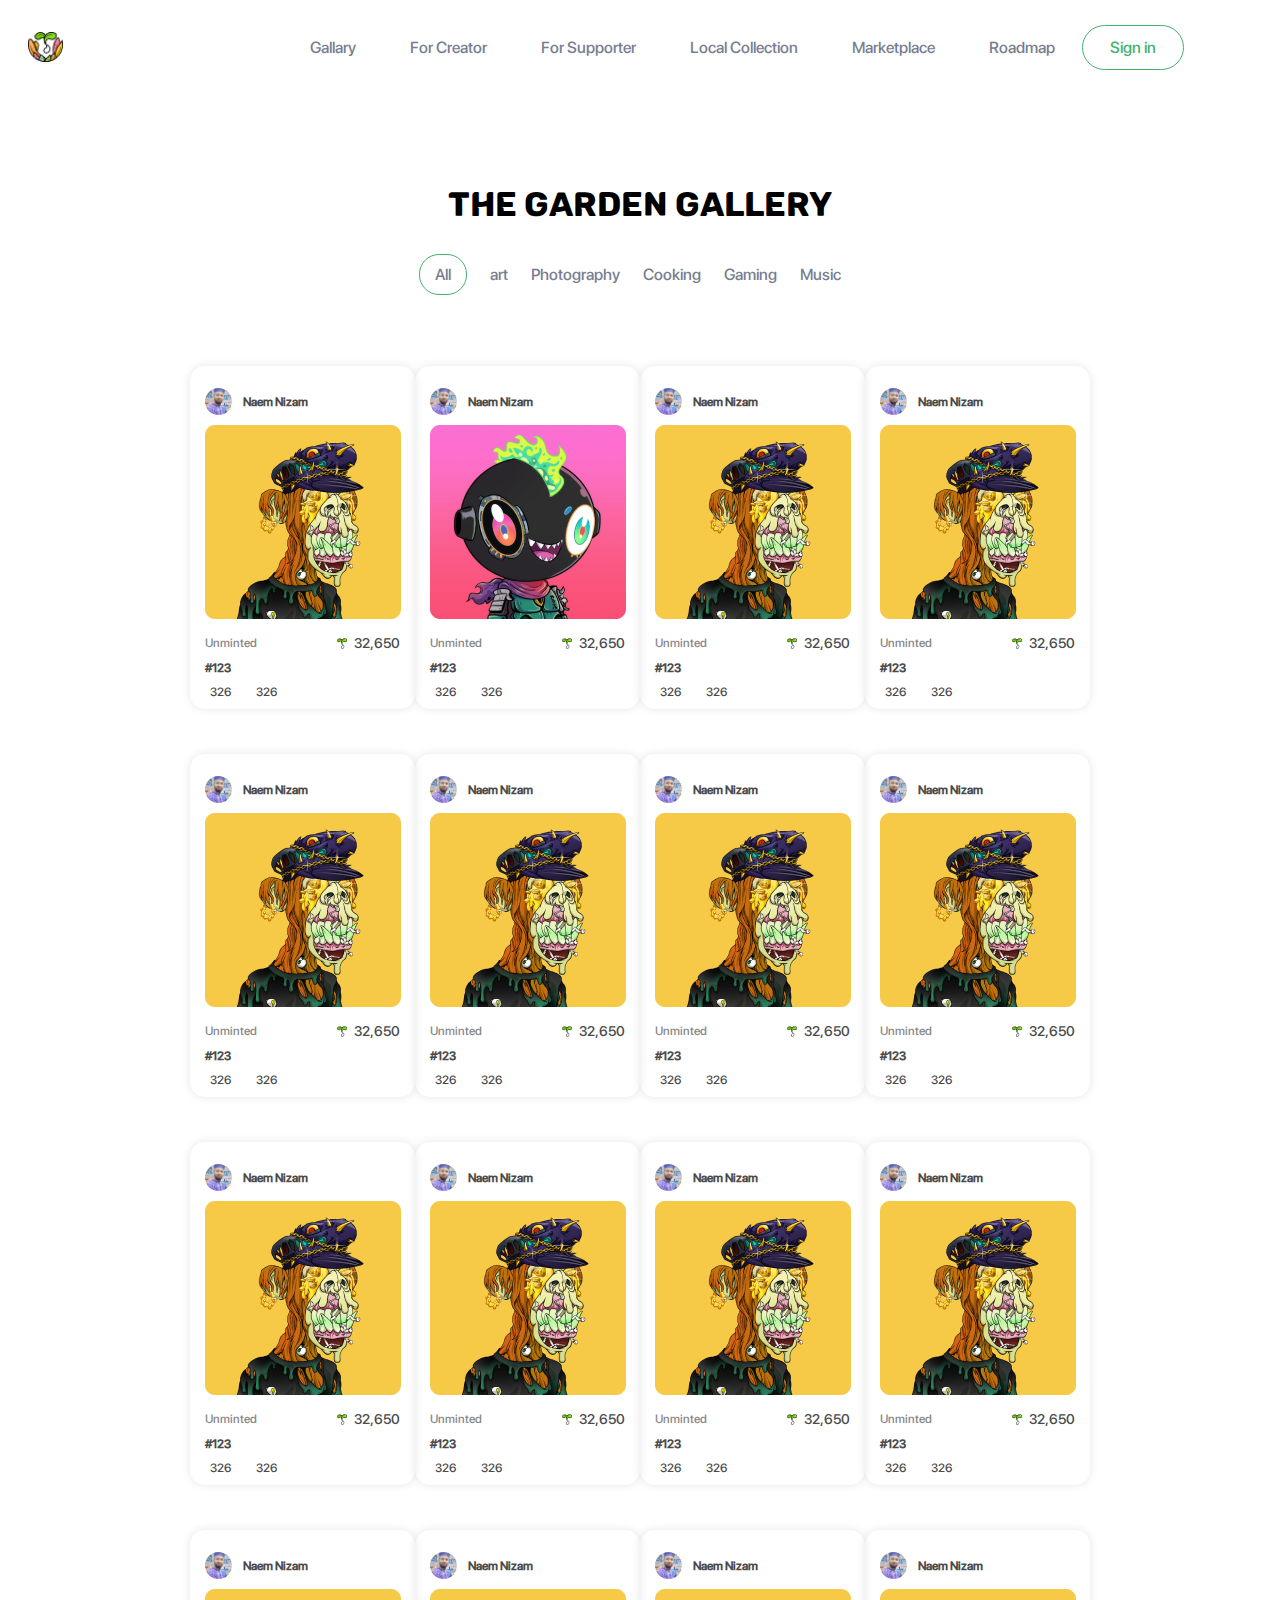
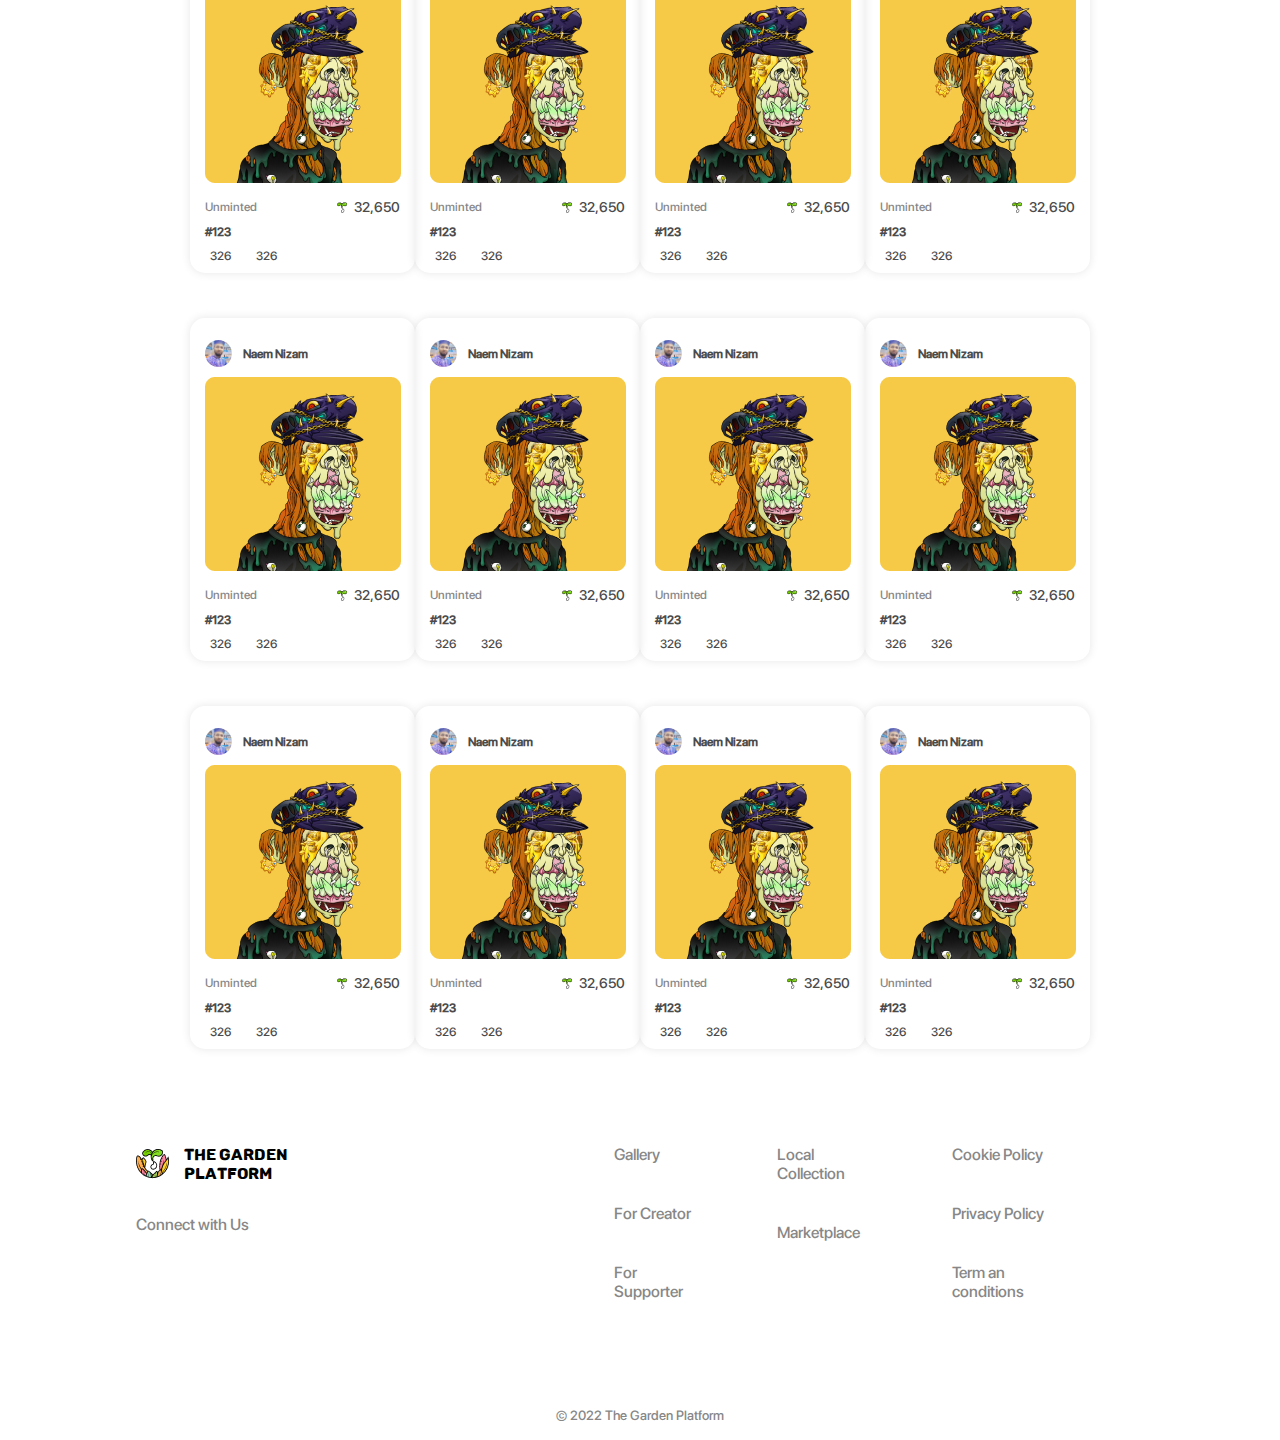
==== Pages/Gallery.html @ 0f60ab7d "garden" ====
<!DOCTYPE html>
<html lang="en">

<head>
    <meta charset="UTF-8">
    <meta http-equiv="X-UA-Compatible" content="IE=edge">
    <meta name="viewport" content="width=device-width, initial-scale=1.0">
    <title>Ids.project</title>
    <!-- Fontawsome -->
    <script src="https://kit.fontawesome.com/56fc42ddae.js" crossorigin="anonymous"></script>
    <!-- css link -->
    <link rel="stylesheet" href="../css/style.css">
</head>

<body>
    <header>
        <div>
            <nav>
                <img src="../images/LogoTitle.png" alt="">
                <li><a href="">Gallary</a></li>
                <li><a href="">For Creator</a></li>
                <li><a href="">For Supporter</a></li>
                <li><a href="">Local Collection</a></li>
                <li><a href="">Marketplace</a></li>
                <li><a href="">Roadmap</a></li>
                <li><a href="">Sign in</a></li>
            </nav>
        </div>
        <div class="logo-hamBurger-container">
            <div class="logo-container">
                <a href="#"><img src="images/LogoTitle.png" alt="logo"></a>
            </div>
            <div class="hamBurger-container">
                <img src="images/hamBurger.png" alt="">
            </div>
        </div>
    </header>

    <!-- header end -->

    <main>
        <!-- gallery text start -->

        <section class="gallery-text">
            <div>
                <h1>THE GARDEN GALLERY</h1>
                <nav class="nav-galery">
                    <li><a href="#"><span>All</span></a></li>
                    <li><a href="#">art</a></li>
                    <li><a href="#">Photography</a></li>
                    <li><a href="#">Cooking</a></li>
                    <li><a href="#">Gaming</a></li>
                    <li><a href="#">Music</a></li>
                </nav>
            </div>
            <div></div>
        </section>
        <!-- gallery text end -->

        <!-- ==gallery start-====== -->
        <section class="gallery">
            <div class="gallery-main">
                <div class="gallery-one">
                    <div class="gallery-main-container">
                        <div class="gallery-profile">
                            <div class="Nizam">
                                <img src="../images/Nizam.jpg">
                                <h5>Naem Nizam</h5>
                            </div>
                            <i class="fa-solid fa-ellipsis"></i>
                        </div>
                        <img src="../images/unnamed -1.png">
                        <div class="gallery-unminted">
                            <p>Unminted</p>
                            <div>
                                <img src="../images/flower.png" alt="">
                                <p><span> 32,650</span></p>
                            </div>
                        </div>
                        <h5>#123</h5>
                        <div class="gallery-comment">
                            <div>
                                <i class="fa-solid fa-heart"></i>
                                <p>326</p>
                            </div>
                            <div>
                                <i class="fa-solid fa-comment"></i>
                                <p>326</p>
                            </div>
                        </div>
                    </div>
                </div>
                <div class="gallery-one">
                    <div class="gallery-main-container">
                        <div class="gallery-profile">
                            <div class="Nizam">
                                <img src="../images/Nizam.jpg">
                                <h5>Naem Nizam</h5>
                            </div>
                            <i class="fa-solid fa-ellipsis"></i>
                        </div>
                        <img src="../images/unnamed 2.png">
                        <div class="gallery-unminted">
                            <p>Unminted</p>
                            <div>
                                <img src="../images/flower.png" alt="">
                                <p><span> 32,650</span></p>
                            </div>
                        </div>
                        <h5>#123</h5>
                        <div class="gallery-comment">
                            <div>
                                <i class="fa-solid fa-heart"></i>
                                <p>326</p>
                            </div>
                            <div>
                                <i class="fa-solid fa-comment"></i>
                                <p>326</p>
                            </div>
                        </div>
                    </div>
                </div>
                <div class="gallery-one">
                    <div class="gallery-main-container">
                        <div class="gallery-profile">
                            <div class="Nizam">
                                <img src="../images/Nizam.jpg">
                                <h5>Naem Nizam</h5>
                            </div>
                            <i class="fa-solid fa-ellipsis"></i>
                        </div>
                        <img src="../images/unnamed -1.png">
                        <div class="gallery-unminted">
                            <p>Unminted</p>
                            <div>
                                <img src="../images/flower.png" alt="">
                                <p><span> 32,650</span></p>
                            </div>
                        </div>
                        <h5>#123</h5>
                        <div class="gallery-comment">
                            <div>
                                <i class="fa-solid fa-heart"></i>
                                <p>326</p>
                            </div>
                            <div>
                                <i class="fa-solid fa-comment"></i>
                                <p>326</p>
                            </div>
                        </div>
                    </div>
                </div>
                <div class="gallery-one">
                    <div class="gallery-main-container">
                        <div class="gallery-profile">
                            <div class="Nizam">
                                <img src="../images/Nizam.jpg">
                                <h5>Naem Nizam</h5>
                            </div>
                            <i class="fa-solid fa-ellipsis"></i>
                        </div>
                        <img src="../images/unnamed -1.png">
                        <div class="gallery-unminted">
                            <p>Unminted</p>
                            <div>
                                <img src="../images/flower.png" alt="">
                                <p><span> 32,650</span></p>
                            </div>
                        </div>
                        <h5>#123</h5>
                        <div class="gallery-comment">
                            <div>
                                <i class="fa-solid fa-heart"></i>
                                <p>326</p>
                            </div>
                            <div>
                                <i class="fa-solid fa-comment"></i>
                                <p>326</p>
                            </div>
                        </div>
                    </div>
                </div>
            </div>
            <div>
                <div class="gallery-main">
                    <div class="gallery-one">
                        <div class="gallery-main-container">
                            <div class="gallery-profile">
                                <div class="Nizam">
                                    <img src="../images/Nizam.jpg">
                                    <h5>Naem Nizam</h5>
                                </div>
                                <i class="fa-solid fa-ellipsis"></i>
                            </div>
                            <img src="../images/unnamed -1.png">
                            <div class="gallery-unminted">
                                <p>Unminted</p>
                                <div>
                                    <img src="../images/flower.png" alt="">
                                    <p><span> 32,650</span></p>
                                </div>
                            </div>
                            <h5>#123</h5>
                            <div class="gallery-comment">
                                <div>
                                    <i class="fa-solid fa-heart"></i>
                                    <p>326</p>
                                </div>
                                <div>
                                    <i class="fa-solid fa-comment"></i>
                                    <p>326</p>
                                </div>
                            </div>
                        </div>
                    </div>
                    <div class="gallery-one">
                        <div class="gallery-main-container">
                            <div class="gallery-profile">
                                <div class="Nizam">
                                    <img src="../images/Nizam.jpg">
                                    <h5>Naem Nizam</h5>
                                </div>
                                <i class="fa-solid fa-ellipsis"></i>
                            </div>
                            <img src="../images/unnamed -1.png">
                            <div class="gallery-unminted">
                                <p>Unminted</p>
                                <div>
                                    <img src="../images/flower.png" alt="">
                                    <p><span> 32,650</span></p>
                                </div>
                            </div>
                            <h5>#123</h5>
                            <div class="gallery-comment">
                                <div>
                                    <i class="fa-solid fa-heart"></i>
                                    <p>326</p>
                                </div>
                                <div>
                                    <i class="fa-solid fa-comment"></i>
                                    <p>326</p>
                                </div>
                            </div>
                        </div>
                    </div>
                    <div class="gallery-one">
                        <div class="gallery-main-container">
                            <div class="gallery-profile">
                                <div class="Nizam">
                                    <img src="../images/Nizam.jpg">
                                    <h5>Naem Nizam</h5>
                                </div>
                                <i class="fa-solid fa-ellipsis"></i>
                            </div>
                            <img src="../images/unnamed -1.png">
                            <div class="gallery-unminted">
                                <p>Unminted</p>
                                <div>
                                    <img src="../images/flower.png" alt="">
                                    <p><span> 32,650</span></p>
                                </div>
                            </div>
                            <h5>#123</h5>
                            <div class="gallery-comment">
                                <div>
                                    <i class="fa-solid fa-heart"></i>
                                    <p>326</p>
                                </div>
                                <div>
                                    <i class="fa-solid fa-comment"></i>
                                    <p>326</p>
                                </div>
                            </div>
                        </div>
                    </div>
                    <div class="gallery-one">
                        <div class="gallery-main-container">
                            <div class="gallery-profile">
                                <div class="Nizam">
                                    <img src="../images/Nizam.jpg">
                                    <h5>Naem Nizam</h5>
                                </div>
                                <i class="fa-solid fa-ellipsis"></i>
                            </div>
                            <img src="../images/unnamed -1.png">
                            <div class="gallery-unminted">
                                <p>Unminted</p>
                                <div>
                                    <img src="../images/flower.png" alt="">
                                    <p><span> 32,650</span></p>
                                </div>
                            </div>
                            <h5>#123</h5>
                            <div class="gallery-comment">
                                <div>
                                    <i class="fa-solid fa-heart"></i>
                                    <p>326</p>
                                </div>
                                <div>
                                    <i class="fa-solid fa-comment"></i>
                                    <p>326</p>
                                </div>
                            </div>
                        </div>
                    </div>
                </div>
            </div>
            <div>
                <div class="gallery-main">
                    <div class="gallery-one">
                        <div class="gallery-main-container">
                            <div class="gallery-profile">
                                <div class="Nizam">
                                    <img src="../images/Nizam.jpg">
                                    <h5>Naem Nizam</h5>
                                </div>
                                <i class="fa-solid fa-ellipsis"></i>
                            </div>
                            <img src="../images/unnamed -1.png">
                            <div class="gallery-unminted">
                                <p>Unminted</p>
                                <div>
                                    <img src="../images/flower.png" alt="">
                                    <p><span> 32,650</span></p>
                                </div>
                            </div>
                            <h5>#123</h5>
                            <div class="gallery-comment">
                                <div>
                                    <i class="fa-solid fa-heart"></i>
                                    <p>326</p>
                                </div>
                                <div>
                                    <i class="fa-solid fa-comment"></i>
                                    <p>326</p>
                                </div>
                            </div>
                        </div>
                    </div>
                    <div class="gallery-one">
                        <div class="gallery-main-container">
                            <div class="gallery-profile">
                                <div class="Nizam">
                                    <img src="../images/Nizam.jpg">
                                    <h5>Naem Nizam</h5>
                                </div>
                                <i class="fa-solid fa-ellipsis"></i>
                            </div>
                            <img src="../images/unnamed -1.png">
                            <div class="gallery-unminted">
                                <p>Unminted</p>
                                <div>
                                    <img src="../images/flower.png" alt="">
                                    <p><span> 32,650</span></p>
                                </div>
                            </div>
                            <h5>#123</h5>
                            <div class="gallery-comment">
                                <div>
                                    <i class="fa-solid fa-heart"></i>
                                    <p>326</p>
                                </div>
                                <div>
                                    <i class="fa-solid fa-comment"></i>
                                    <p>326</p>
                                </div>
                            </div>
                        </div>
                    </div>
                    <div class="gallery-one">
                        <div class="gallery-main-container">
                            <div class="gallery-profile">
                                <div class="Nizam">
                                    <img src="../images/Nizam.jpg">
                                    <h5>Naem Nizam</h5>
                                </div>
                                <i class="fa-solid fa-ellipsis"></i>
                            </div>
                            <img src="../images/unnamed -1.png">
                            <div class="gallery-unminted">
                                <p>Unminted</p>
                                <div>
                                    <img src="../images/flower.png" alt="">
                                    <p><span> 32,650</span></p>
                                </div>
                            </div>
                            <h5>#123</h5>
                            <div class="gallery-comment">
                                <div>
                                    <i class="fa-solid fa-heart"></i>
                                    <p>326</p>
                                </div>
                                <div>
                                    <i class="fa-solid fa-comment"></i>
                                    <p>326</p>
                                </div>
                            </div>
                        </div>
                    </div>
                    <div class="gallery-one">
                        <div class="gallery-main-container">
                            <div class="gallery-profile">
                                <div class="Nizam">
                                    <img src="../images/Nizam.jpg">
                                    <h5>Naem Nizam</h5>
                                </div>
                                <i class="fa-solid fa-ellipsis"></i>
                            </div>
                            <img src="../images/unnamed -1.png">
                            <div class="gallery-unminted">
                                <p>Unminted</p>
                                <div>
                                    <img src="../images/flower.png" alt="">
                                    <p><span> 32,650</span></p>
                                </div>
                            </div>
                            <h5>#123</h5>
                            <div class="gallery-comment">
                                <div>
                                    <i class="fa-solid fa-heart"></i>
                                    <p>326</p>
                                </div>
                                <div>
                                    <i class="fa-solid fa-comment"></i>
                                    <p>326</p>
                                </div>
                            </div>
                        </div>
                    </div>
                </div>
            </div>
            <div>
                <div class="gallery-main">
                    <div class="gallery-one">
                        <div class="gallery-main-container">
                            <div class="gallery-profile">
                                <div class="Nizam">
                                    <img src="../images/Nizam.jpg">
                                    <h5>Naem Nizam</h5>
                                </div>
                                <i class="fa-solid fa-ellipsis"></i>
                            </div>
                            <img src="../images/unnamed -1.png">
                            <div class="gallery-unminted">
                                <p>Unminted</p>
                                <div>
                                    <img src="../images/flower.png" alt="">
                                    <p><span> 32,650</span></p>
                                </div>
                            </div>
                            <h5>#123</h5>
                            <div class="gallery-comment">
                                <div>
                                    <i class="fa-solid fa-heart"></i>
                                    <p>326</p>
                                </div>
                                <div>
                                    <i class="fa-solid fa-comment"></i>
                                    <p>326</p>
                                </div>
                            </div>
                        </div>
                    </div>
                    <div class="gallery-one">
                        <div class="gallery-main-container">
                            <div class="gallery-profile">
                                <div class="Nizam">
                                    <img src="../images/Nizam.jpg">
                                    <h5>Naem Nizam</h5>
                                </div>
                                <i class="fa-solid fa-ellipsis"></i>
                            </div>
                            <img src="../images/unnamed -1.png">
                            <div class="gallery-unminted">
                                <p>Unminted</p>
                                <div>
                                    <img src="../images/flower.png" alt="">
                                    <p><span> 32,650</span></p>
                                </div>
                            </div>
                            <h5>#123</h5>
                            <div class="gallery-comment">
                                <div>
                                    <i class="fa-solid fa-heart"></i>
                                    <p>326</p>
                                </div>
                                <div>
                                    <i class="fa-solid fa-comment"></i>
                                    <p>326</p>
                                </div>
                            </div>
                        </div>
                    </div>
                    <div class="gallery-one">
                        <div class="gallery-main-container">
                            <div class="gallery-profile">
                                <div class="Nizam">
                                    <img src="../images/Nizam.jpg">
                                    <h5>Naem Nizam</h5>
                                </div>
                                <i class="fa-solid fa-ellipsis"></i>
                            </div>
                            <img src="../images/unnamed -1.png">
                            <div class="gallery-unminted">
                                <p>Unminted</p>
                                <div>
                                    <img src="../images/flower.png" alt="">
                                    <p><span> 32,650</span></p>
                                </div>
                            </div>
                            <h5>#123</h5>
                            <div class="gallery-comment">
                                <div>
                                    <i class="fa-solid fa-heart"></i>
                                    <p>326</p>
                                </div>
                                <div>
                                    <i class="fa-solid fa-comment"></i>
                                    <p>326</p>
                                </div>
                            </div>
                        </div>
                    </div>
                    <div class="gallery-one">
                        <div class="gallery-main-container">
                            <div class="gallery-profile">
                                <div class="Nizam">
                                    <img src="../images/Nizam.jpg">
                                    <h5>Naem Nizam</h5>
                                </div>
                                <i class="fa-solid fa-ellipsis"></i>
                            </div>
                            <img src="../images/unnamed -1.png">
                            <div class="gallery-unminted">
                                <p>Unminted</p>
                                <div>
                                    <img src="../images/flower.png" alt="">
                                    <p><span> 32,650</span></p>
                                </div>
                            </div>
                            <h5>#123</h5>
                            <div class="gallery-comment">
                                <div>
                                    <i class="fa-solid fa-heart"></i>
                                    <p>326</p>
                                </div>
                                <div>
                                    <i class="fa-solid fa-comment"></i>
                                    <p>326</p>
                                </div>
                            </div>
                        </div>
                    </div>
                </div>
                <div>
                    <div class="gallery-main">
                        <div class="gallery-one">
                            <div class="gallery-main-container">
                                <div class="gallery-profile">
                                    <div class="Nizam">
                                        <img src="../images/Nizam.jpg">
                                        <h5>Naem Nizam</h5>
                                    </div>
                                    <i class="fa-solid fa-ellipsis"></i>
                                </div>
                                <img src="../images/unnamed -1.png">
                                <div class="gallery-unminted">
                                    <p>Unminted</p>
                                    <div>
                                        <img src="../images/flower.png" alt="">
                                        <p><span> 32,650</span></p>
                                    </div>
                                </div>
                                <h5>#123</h5>
                                <div class="gallery-comment">
                                    <div>
                                        <i class="fa-solid fa-heart"></i>
                                        <p>326</p>
                                    </div>
                                    <div>
                                        <i class="fa-solid fa-comment"></i>
                                        <p>326</p>
                                    </div>
                                </div>
                            </div>
                        </div>
                        <div class="gallery-one">
                            <div class="gallery-main-container">
                                <div class="gallery-profile">
                                    <div class="Nizam">
                                        <img src="../images/Nizam.jpg">
                                        <h5>Naem Nizam</h5>
                                    </div>
                                    <i class="fa-solid fa-ellipsis"></i>
                                </div>
                                <img src="../images/unnamed -1.png">
                                <div class="gallery-unminted">
                                    <p>Unminted</p>
                                    <div>
                                        <img src="../images/flower.png" alt="">
                                        <p><span> 32,650</span></p>
                                    </div>
                                </div>
                                <h5>#123</h5>
                                <div class="gallery-comment">
                                    <div>
                                        <i class="fa-solid fa-heart"></i>
                                        <p>326</p>
                                    </div>
                                    <div>
                                        <i class="fa-solid fa-comment"></i>
                                        <p>326</p>
                                    </div>
                                </div>
                            </div>
                        </div>
                        <div class="gallery-one">
                            <div class="gallery-main-container">
                                <div class="gallery-profile">
                                    <div class="Nizam">
                                        <img src="../images/Nizam.jpg">
                                        <h5>Naem Nizam</h5>
                                    </div>
                                    <i class="fa-solid fa-ellipsis"></i>
                                </div>
                                <img src="../images/unnamed -1.png">
                                <div class="gallery-unminted">
                                    <p>Unminted</p>
                                    <div>
                                        <img src="../images/flower.png" alt="">
                                        <p><span> 32,650</span></p>
                                    </div>
                                </div>
                                <h5>#123</h5>
                                <div class="gallery-comment">
                                    <div>
                                        <i class="fa-solid fa-heart"></i>
                                        <p>326</p>
                                    </div>
                                    <div>
                                        <i class="fa-solid fa-comment"></i>
                                        <p>326</p>
                                    </div>
                                </div>
                            </div>
                        </div>
                        <div class="gallery-one">
                            <div class="gallery-main-container">
                                <div class="gallery-profile">
                                    <div class="Nizam">
                                        <img src="../images/Nizam.jpg">
                                        <h5>Naem Nizam</h5>
                                    </div>
                                    <i class="fa-solid fa-ellipsis"></i>
                                </div>
                                <img src="../images/unnamed -1.png">
                                <div class="gallery-unminted">
                                    <p>Unminted</p>
                                    <div>
                                        <img src="../images/flower.png" alt="">
                                        <p><span> 32,650</span></p>
                                    </div>
                                </div>
                                <h5>#123</h5>
                                <div class="gallery-comment">
                                    <div>
                                        <i class="fa-solid fa-heart"></i>
                                        <p>326</p>
                                    </div>
                                    <div>
                                        <i class="fa-solid fa-comment"></i>
                                        <p>326</p>
                                    </div>
                                </div>
                            </div>
                        </div>
                    </div>
                    <div>
                        <div class="gallery-main">
                            <div class="gallery-one">
                                <div class="gallery-main-container">
                                    <div class="gallery-profile">
                                        <div class="Nizam">
                                            <img src="../images/Nizam.jpg">
                                            <h5>Naem Nizam</h5>
                                        </div>
                                        <i class="fa-solid fa-ellipsis"></i>
                                    </div>
                                    <img src="../images/unnamed -1.png">
                                    <div class="gallery-unminted">
                                        <p>Unminted</p>
                                        <div>
                                            <img src="../images/flower.png" alt="">
                                            <p><span> 32,650</span></p>
                                        </div>
                                    </div>
                                    <h5>#123</h5>
                                    <div class="gallery-comment">
                                        <div>
                                            <i class="fa-solid fa-heart"></i>
                                            <p>326</p>
                                        </div>
                                        <div>
                                            <i class="fa-solid fa-comment"></i>
                                            <p>326</p>
                                        </div>
                                    </div>
                                </div>
                            </div>
                            <div class="gallery-one">
                                <div class="gallery-main-container">
                                    <div class="gallery-profile">
                                        <div class="Nizam">
                                            <img src="../images/Nizam.jpg">
                                            <h5>Naem Nizam</h5>
                                        </div>
                                        <i class="fa-solid fa-ellipsis"></i>
                                    </div>
                                    <img src="../images/unnamed -1.png">
                                    <div class="gallery-unminted">
                                        <p>Unminted</p>
                                        <div>
                                            <img src="../images/flower.png" alt="">
                                            <p><span> 32,650</span></p>
                                        </div>
                                    </div>
                                    <h5>#123</h5>
                                    <div class="gallery-comment">
                                        <div>
                                            <i class="fa-solid fa-heart"></i>
                                            <p>326</p>
                                        </div>
                                        <div>
                                            <i class="fa-solid fa-comment"></i>
                                            <p>326</p>
                                        </div>
                                    </div>
                                </div>
                            </div>
                            <div class="gallery-one">
                                <div class="gallery-main-container">
                                    <div class="gallery-profile">
                                        <div class="Nizam">
                                            <img src="../images/Nizam.jpg">
                                            <h5>Naem Nizam</h5>
                                        </div>
                                        <i class="fa-solid fa-ellipsis"></i>
                                    </div>
                                    <img src="../images/unnamed -1.png">
                                    <div class="gallery-unminted">
                                        <p>Unminted</p>
                                        <div>
                                            <img src="../images/flower.png" alt="">
                                            <p><span> 32,650</span></p>
                                        </div>
                                    </div>
                                    <h5>#123</h5>
                                    <div class="gallery-comment">
                                        <div>
                                            <i class="fa-solid fa-heart"></i>
                                            <p>326</p>
                                        </div>
                                        <div>
                                            <i class="fa-solid fa-comment"></i>
                                            <p>326</p>
                                        </div>
                                    </div>
                                </div>
                            </div>
                            <div class="gallery-one">
                                <div class="gallery-main-container">
                                    <div class="gallery-profile">
                                        <div class="Nizam">
                                            <img src="../images/Nizam.jpg">
                                            <h5>Naem Nizam</h5>
                                        </div>
                                        <i class="fa-solid fa-ellipsis"></i>
                                    </div>
                                    <img src="../images/unnamed -1.png">
                                    <div class="gallery-unminted">
                                        <p>Unminted</p>
                                        <div>
                                            <img src="../images/flower.png" alt="">
                                            <p><span> 32,650</span></p>
                                        </div>
                                    </div>
                                    <h5>#123</h5>
                                    <div class="gallery-comment">
                                        <div>
                                            <i class="fa-solid fa-heart"></i>
                                            <p>326</p>
                                        </div>
                                        <div>
                                            <i class="fa-solid fa-comment"></i>
                                            <p>326</p>
                                        </div>
                                    </div>
                                </div>
                            </div>
                        </div>
                    </div>
                </div>
            </div>
        </section>
        <!-- ==gallery end-====== -->
    </main>

    <!--======== footer start===================-->
    <footer>
        <section class="platform-section">
            <div class="platform-container">
                <div class="platfrom">
                    <div class="platfrom-img">
                        <img src="../images/LogoTitle.png">
                        <h1>THE GARDEN <br> PLATFORM</h1>
                    </div>
                    <p>Connect with Us</p>
                    <i class="fa-brands fa-twitter"></i>
                    <i class="fa-brands fa-facebook"></i>
                    <i class="fa-brands fa-linkedin-in"></i>
                    <i class="fa-brands fa-youtube"></i>
                </div>
                <div class="platfrom-right">
                    <div>
                        <p>Gallery</p>
                        <p>For Creator</p>
                        <p>For Supporter</p>
                    </div>
                    <div>
                        <p>Local Collection</p>
                        <p>Marketplace</p>
                    </div>
                    <div>
                        <p>Cookie Policy</p>
                        <p>Privacy Policy</p>
                        <p>Term an conditions</p>
                    </div>
                </div>
            </div>
            <div class="footer-end">
                <small> &#169; 2022 The Garden Platform</small>
            </div>
        </section>
    </footer>
    <!-- ===========fonter endo====== -->



    <!-- js link -->
    <script src="js/app.js"></script>
</body>

</html>
---- css/style.css ----
/* fonts import */
@import url('https://fonts.googleapis.com/css2?family=Roboto&display=swap');
@import url('https://fonts.googleapis.com/css2?family=Secular+One&display=swap');
@import url('https://fonts.googleapis.com/css2?family=Poppins:wght@200&family=Secular+One&display=swap');

/* @font-face {
    font-family: DescriptionFont;
    src: url(/fonts/sf-pro-display/SFPRODISPLAYMEDIUM.OTF);
} */

@font-face {
    font-family: TitleFont;
    src: url(/fonts/cunia.ttf);
}

@font-face {
    font-family: paragrapfont;
    src: url(/fonts/sf-pro-display/SFPRODISPLAYREGULAR.OTF);
}

@font-face {
    font-family: sfnavbar;
    src: url(/fonts/sf-pro-display/SFPRODISPLAYMEDIUM.OTF);
}

/* common classes */
* {
    margin: 0;
    padding: 0;
    box-sizing: border-box;
    /* white-space: inherit; */
}

html {
    font-size: 16px;
    font-family: sfnavbar;
}

:root {
    --nav-menu: #777E90;
    --article-title: black;
    --paragrap: #878787;
    --btn-color: #45B26B;
    --background: #F4FFF8;
    --Multant: #fff;
    --box-sadow: #FCFCFD;
    --miniblack: #4B4B4B;

}

body {
    max-width: 100vw;
    overflow-x: hidden;
}

.align-center {
    display: flex;
    align-items: center;
}


/* ===========main========== */
/* header */
h1,
.spotligh div>h2 {
    font-family: TitleFont;
}

button {
    font-family: sfnavbar;
}

/* section>h1 {
    color: red;
} */

header nav {
    list-style: none;
    display: flex;
    justify-content: flex-end;
    align-items: center;
    /* justify-content: space-between; */
    margin-right: 7.5%;
    /* width: 70%; */
    margin-left: auto;
    padding: 25px 0;
}

header nav li {
    list-style: none;
}

header nav li a {
    text-decoration: none;
    color: var(--nav-menu);
    display: inline-block;
    padding: 12px 27px;
    white-space: nowrap;
}

header nav li:last-child a {
    color: var(--btn-color);
    border: 1px solid var(--btn-color);
    border-radius: 90px;
}

/* hidden */
.logo-hamBurger-container {
    display: none;
}

/* welcome section */
.welcome-section {
    margin-left: 12.5%;
    justify-content: space-between;
}


.welcome-section .img-container {
    width: 55%;
    background: linear-gradient(to left, var(--btn-color), white);
}

.welcome-section div img {
    width: 100%;
}

.welcome-section .article-container article h1 {
    font-size: 3.5rem;
    font-family: 'Secular One', sans-serif;
    line-height: 4rem;
    margin-bottom: 10px;
}

.welcome-section .article-container article p {
    color: var(--paragrap);
    line-height: 1.7rem;
    font-family: paragrapfont;
}

.welcome-section .article-container button {
    margin-top: 2rem;
    padding: .9rem 1.8rem;
    border-radius: 90px;
    cursor: pointer;
}

.welcome-section .article-container button:first-of-type {
    border: 1px solid var(--btn-color);
    margin-right: 25px;
    color: white;
    background-color: var(--btn-color);
}

.welcome-section .article-container button:last-child {
    border: var(--btn-color) solid 1px;
    background-color: unset;
    color: var(--btn-color);
}

.Garden {
    width: 100%;
    height: 250px;
    /* background-color: #bb939332; */
    background: url('../images/WATERMARK.png');
    background-size: 335px;
    background-repeat: no-repeat;
    background-position-x: 90%;
    background-position-y: 140px;
    padding: 250px 12.5%;


}

.Garden .Read-container h5 {
    color: var(--btn-color);
    cursor: pointer;
}

.Garden .Read-container p {
    color: var(--paragrap);
    line-height: 1.7rem;

}

/* Under section start */
.under {
    width: 100%;
    overflow: hidden;
    height: 607px;
    background-color: var(--background);
    margin-bottom: 154px;
}

.under .under-container {
    margin-left: 12.5%;
}

.under .under-container .spotligh {
    padding-top: 4.5rem;
    padding-bottom: 3.5rem;
    display: flex;
    align-items: center;
    justify-content: space-between;
}

.under .under-container .spotligh h5 {
    padding-right: 9rem;
    color: var(--btn-color);
}

/* Frame-container start */
.Frame-container {
    display: flex;
    align-items: center;
    justify-content: space-between;
}

.Frame-container .Mutant-Ape {
    /* width: 225px; */
    background-color: var(--Multant);
    padding: 1rem;
    border-radius: 1rem;
}


.Frame-container .Mutant-Ape .Mutant-profile-img .Profile {
    display: flex;
    align-content: center;
}

.Frame-container .Mutant-Ape .Mutant-profile-img {
    display: flex;
    align-content: center;
    justify-content: space-between;
    padding-bottom: 20px;
}

.Frame-container .Mutant-Ape .Mutant-profile-img img {
    width: 40px;
    padding-top: 0;
}


.fa-heart {
    color: red;
}

.Frame-container .Mutant-Ape .Mutant-profile-img .Profile img {
    padding-right: 11px;
    display: inline-block;
    margin: 0 auto;
}

.Frame-container .Mutant-Ape .unnamed {
    display: flex;
    align-items: center;
    justify-content: space-between;
    padding-top: 12px;
    padding-bottom: 1rem;
}

.Frame-container .Mutant-Ape .unnamed p {
    color: var(--paragrap);
}

.Frame-container .Mutant-Ape .unnamed .unnamed-img {
    display: flex;
    /* align-items: center; */

}

.Frame-container .Mutant-Ape .unnamed .unnamed-img img {
    padding-right: 5px;
    height: 20px;
}

.Frame-container .Mutant-Ape p {
    padding-bottom: 1rem;
    font-size: 12px;
}

.Frame-container .Mutant-Ape .Mutant-comment {
    display: flex;

}

.Frame-container .Mutant-Ape .Mutant-comment .Reaction {
    display: flex;
    /* align-items: center; */
    justify-content: center;
    padding-right: 3rem;
}

.Frame-container .Mutant-Ape .Mutant-comment .Reaction p {
    padding-left: .50rem;
}

.Frame-container .Mutant-Ape .Mutant-comment .comment {
    display: flex;
    /* align-items: center; */
    justify-content: center;
    padding-right: 20px;
}

.Frame-container .Mutant-Ape .Mutant-comment .comment p {
    padding-left: .50rem;
}

.Frame-container .Mutant-Ape .Mutant-comment .comment .fa-heart {
    color: red;
}

/* create start */

.create {
    display: flex;
    align-items: center;
    justify-content: space-between;
}

.create .repeat {
    margin-left: 12.5%;
}

.create .repeat h1 {
    font-size: 3rem;
    font-family: TitleFont;

}

.create .repeat p {
    color: var(--paragrap);
    font-family: paragrapfont;
    line-height: 1.7rem;
}

.create .repeat button {
    margin-top: 2rem;
    padding: 19px 26px;
    border-radius: 90px;
    border: none;
    background-color: var(--btn-color);
    color: var(--background);
    cursor: pointer;
}

.highlight {
    display: flex;
    align-items: center;
    font-size: 1rem;
    font-weight: bold;
    margin-left: 12.5rem;
    margin-bottom: 14.5rem;
}


.instagram {
    padding-right: 6rem;
}

.instagram h5 {
    color: var(--btn-color);
    cursor: pointer;
}

.youtube h5 {
    color: var(--btn-color);
    cursor: pointer;
}

/* creat end */

/* =============hall start======== */
.hall {
    margin-left: 6.5rem;
    margin-bottom: 13.5rem;
}

.hall .box-shadow .box {
    width: 198.4px;
    background-color: var(--box-sadow);
    text-align: center;
    line-height: 2rem;
    font-weight: 500;
    border-radius: 16px;
    padding: 24px;
}

.hall .box-shadow .box img {
    padding-bottom: 1rem;
    border-radius: 50%;
    /* overflow: hidden; */
}

/* .hall .box-shadow .box p:nth-child(2) {
    color: var(--paragrap);
    font-weight: 500;
} */

.hall .box-shadow .box span {
    color: var(--paragrap);
    color: black;
    font-family: 'Poppins', sans-serif;
}

.hall .box-shadow .box p {
    color: var(--paragrap);
    font-family: 'Poppins', sans-serif;
}

.hall .box-shadow {
    display: flex;
    align-items: center;
    justify-content: space-between;
}

.hall h1 {
    margin-left: 3.5rem;
    margin-bottom: 4.5rem;
    font-size: 3rem;
}

.hall .box-shadow .box p {
    font-size: 1rem;
    font-weight: 600;
}

.hall .box-shadow .box span p {
    font-size: 1rem;
    font-weight: 500;
}

.box-border {
    border: 1px solid black;
}




.box-shadow-2 {
    box-shadow: 0 70px 50px 0px rgba(0, 0, 0, .1);
}

.virtual {
    margin: 0 12.5rem 5px 12.5rem;
}

.virtual h1 {
    letter-spacing: 1px;
    font-size: 3rem;
    font-family: TitleFont;
}

.virtual .collective .collective-box {
    background-color: #fff;
    box-shadow: 0 0 30px 0 rgba(0, 0, 0, 0.1);
    padding: 40px;
    border-radius: 2rem;
    margin-right: 4.5rem;
    margin-top: 6.5rem;
    overflow: hidden;
}

.virtual .collective .collective-box h1 {
    font-size: 26px;
    letter-spacing: 1px;
    font-family: TitleFont;
}

.virtual .collective .collective-box p {
    color: var(--paragrap);
    font-family: paragrapfont;
}

.virtual .collective .collective-box button {
    padding: 19px 27px;
    background: #fff;
    color: var(--btn-color);
    border: none;
    cursor: pointer;
}

.virtual .collective .collective-box .btn-grassroots button {
    border: 1px solid var(--btn-color);
    border-radius: 90px;
}

.virtual .collective {
    display: flex;
}

.benner-finel {
    display: flex;
    margin-top: 20px;
}

.benner-finel div {
    width: 100%;
}

.benner-finel img {
    width: 100%;
}

.apprication {
    display: flex;
    align-items: center;
    justify-content: space-between;
    margin: 9.5rem 12.5% 15rem 12.5%;
}

.apprication .apprication-container {
    background: #fff;
    /* width: 290px; */
    box-shadow: 0 0 10px rgba(0, 0, 0, 0.1);
    padding: 16px;
    border-radius: 20px;
}

.matters h1 {
    font-size: 3rem;
    font-family: TitleFont;
}

.matters p {
    font-family: paragrapfont;
    line-height: 1.7rem;
    color: var(--paragrap);
}

.matters a button {
    padding: 19px 25px;
    border: 0;
    background-color: var(--btn-color);
    color: var(--background);
    border-radius: 90px;
    cursor: pointer;
}


.apprication .apprication-container .apprication-box>img {
    width: 100%;
}

.apprication .apprication-container .kunde {
    display: flex;
    align-items: center;
    justify-content: space-between;
    margin-bottom: 20px;
}

.apprication .apprication-container .kunde .kunde-btn {
    display: flex;
    align-items: center;
    justify-content: space-between;
}

.apprication .apprication-container .kunde .kunde-btn img {
    margin-right: 10px;
}

.apprication .apprication-container .love-comment {
    display: flex;
    margin-top: 1rem;
}

.apprication .apprication-container .love-comment p {
    margin-left: .50rem;
}

.apprication .apprication-container .love-comment .love-coment-one {
    display: flex;
    padding-right: 1.5rem;
}

.apprication .apprication-container .love-comment .love-comment-two {
    display: flex;
}



.apprication-box {
    display: flex;
    /* width: 380px; */
    position: relative;
}

.dragons-comments {
    position: absolute;
}

.dragons-comments:first-child {
    display: flex;
    align-items: center;
    background-color: #fff;
    border-radius: 15px;
    top: 100px;
    left: -112px;
    box-shadow: 0 0 10px rgba(0, 0, 0, 0.1);
    padding: 14px 20px;
}

.dragons-comments:first-child img {
    margin-right: 1rem;
}

.dragons-comments:first-child small {
    font-size: 10px;
    font-weight: bold;
    font-family: 'Poppins', sans-serif;
    color: var(--paragrap);
}

.dragons-comments:nth-child(2) {
    left: -70px;
    bottom: 30px;
    display: flex;
    box-shadow: 0 0 10px rgba(0, 0, 0, 0.1);
    border-radius: 15px;
    background-color: #fff;
    padding: 11px 20px;
}

.dragons-comments:nth-child(2) img {
    margin-right: 1rem;
}

.dragons-comments:nth-child(2) small {
    color: var(--paragrap);
    font-size: 10px;
    font-family: 'Poppins', sans-serif;
    font-weight: bold;
}

.dragons-comments:nth-child(3) {
    top: 35px;
    right: -55px;
    display: flex;
    display: flex;
    box-shadow: 0 0 10px rgba(0, 0, 0, 0.1);
    border-radius: 15px;
    background-color: #fff;
    padding: 12px 20px;
}

.dragons-comments:nth-child(3) small {
    color: var(--paragrap);
    font-weight: bold;
    font-size: 10px;
    font-family: 'Poppins', sans-serif;

}

.dragons-comments:nth-child(3) img {
    margin-right: 1rem;
}

.dragons-comments:nth-child(4) {
    right: -30px;
}

.dragons-comments:nth-child(5) {
    bottom: -10px;
    left: -50px;
}

.dragons-comments:nth-child(6) {
    right: -27px;
    top: 110px;
}

.dragons-comments:nth-child(7) {
    right: -70px;
    bottom: 5px;
}

.dragons-comments:nth-child(7) img {
    width: 75%;
}

.apprication .apprication-container .unminted-two {
    display: flex;
    align-items: center;
    justify-content: space-between;
    padding: 1rem 0 1rem 0;
    color: var(--paragrap);
}

.apprication .apprication-container .unminted-two .unminted-flower {
    display: flex;
    align-items: center;
    justify-content: space-between;
}

.apprication .apprication-container .unminted-two .unminted-flower img {
    margin-right: 5px;
}

/* ============apprication end======*/
.seed-section {
    display: flex;
    margin: 0 20rem 9rem 12.5rem;
    position: relative;
}

.seed-section img:first-child {
    width: 100px;
    height: 100px;
    position: absolute;
    bottom: 45px;

}

.seed-section article {
    /* text-align: center; */
    /* margin: 0 auto; */
}

.seed-section img:nth-child(2) {
    order: 3;
    position: absolute;
    right: 10px;
    width: 100px;
    height: 100px;
}

.seed-section article h1 {
    font-size: 2.5rem;
    font-family: TitleFont;
}

.seed-section article p {
    color: var(--paragrap);
    font-family: paragrapfont;
    line-height: 1.7rem;
}

.seed-section article h4 {
    color: var(--btn-color);
}

.seed-section article a button {
    padding: 19px 25px;
    border: 0;
    background: var(--btn-color);
    border-radius: 90px;
    cursor: pointer;
    color: var(--background);
}

.somewhere {
    margin: 0 8.5rem 6.5rem 8.5rem;
}

.somewhere .somewhere-container {
    height: 352px;
    background-color: var(--btn-color);
    text-align: center;
    border-radius: 15px;
    position: relative;
}

.somewhere .somewhere-container {
    padding-top: 3rem;
    color: var(--background);
    /* cursor: pointer; */
}

.somewhere .somewhere-container h1 {
    font-size: 2.5rem;
    font-family: var(TitleFont);
}

.somewhere .somewhere-container p {
    font-family: var(paragrapfont);
    line-height: 1.7rem;
}

.somewhere .somewhere-container button {
    padding: 15px 25px;
    border-radius: 90px;
    background: var(--btn-color);
    border: 1px solid var(--background);
    color: var(--background);
}


.somewhere .somewhere-container>img {
    position: absolute;
    width: 100%;
    height: 55%;
    left: 0;
    bottom: 0;
}

/* somewhere end */

.platform-section {
    margin: 6rem 8.5rem 1rem 8.5rem;
}

.platform-section .platform-container {
    display: flex;
}

.platform-section .platform-container .platfrom {
    margin-right: 20rem;
    width: 170px;
}

.platform-section .platform-container .platfrom p {
    font-family: var(paragrapfont);
    color: var(--paragrap);
    margin-bottom: 1rem;
}

.platform-section .footer-end {
    text-align: center;
    margin: 4rem 0 5px 0;
    font-family: var(paragrapfont);
    color: var(--paragrap);
}

.platform-section .platform-container .platfrom .platfrom-img {
    display: flex;
    align-items: center;
    margin-bottom: 2rem;
}

.platform-section .platform-container .platfrom .fa-brands {
    color: var(--btn-color);
    margin-right: 1rem;
    font-size: 1.5rem;
}

.platform-section .platform-container .platfrom .platfrom-img img {
    margin-right: 15px;
}

.platform-section .platform-container .platfrom .platfrom-img h1 {
    font-family: var(TitleFont);
    font-size: 1rem;
}

.platform-section .platform-container .platfrom-right {
    display: flex;
}

.platform-section .platform-container .platfrom-right>div {
    margin-right: 5rem;
}

.platform-section .platform-container .platfrom-right>div p {
    margin-bottom: 40px;
    font-family: var(paragrapfont);
    color: var(--paragrap);
}



/* ============Gallery section start============== */
header nav img {
    margin-right: 220px;
    width: 35px;
    height: 100%;
}

.gallery-text {
    margin: 4.7rem 0 3.5rem 0;
    text-align: center;
    line-height: 70px;
}

.gallery-text h1 {
    font-family: TitleFont;
    font-size: 34px;
}

.gallery-text .nav-galery li {
    list-style-type: none;
    display: inline;
}

.gallery-text .nav-galery li a {
    text-decoration: none;
    color: var(--nav-menu);
    font-family: sfnavbar;
    margin-right: 20px;
}


.gallery-text .nav-galery li a span {
    border: 1px solid var(--btn-color);
    padding: 10px 15px 10px 15px;
    border-radius: 20px;
}

/* ======gallery end=========== */
.gallery {
    margin: 0 190px;
}

.gallery .gallery-one .gallery-main-container .gallery-profile img {
    width: 27px;
    border-radius: 50%;
    margin-right: 11px;
}

.gallery .gallery-one .gallery-main-container .gallery-profile {
    margin: 7px 0 10px 0;
}

.gallery .gallery-one .gallery-main-container {
    width: 225px;
    height: 343px;
    padding: 15px;
    /* border: 1px solid #000; */
    box-shadow: 0 0 10px rgba(0, 0, 0, 0.1);
    border-radius: 15px;
}

.gallery .gallery-main {
    display: flex;
    justify-content: space-between;
    margin-bottom: 45px;
}

.gallery .gallery-one .gallery-main-container>img {
    width: 196px;
}

.gallery .gallery-one .gallery-main-container .gallery-profile {
    display: flex;
    align-items: center;
    justify-content: space-between;
}

.gallery .gallery-one .gallery-main-container .gallery-profile .Nizam {
    display: flex;
    align-items: center;
}

.gallery .gallery-one .gallery-main-container h5 {
    font-size: 12px;
    font-family: sfnavbar;
    color: var(--miniblack);
}

.gallery .gallery-one .gallery-main-container .gallery-unminted {
    display: flex;
    align-items: center;
    justify-content: space-between;
}

.gallery .gallery-one .gallery-main-container .gallery-unminted {
    display: flex;
    align-items: center;
    justify-content: space-between;
    margin: 12px 0 10px 0;
}

.gallery .gallery-one .gallery-main-container .gallery-unminted>div {
    display: flex;
    align-items: center;
}

.gallery .gallery-one .gallery-main-container .gallery-unminted>div img {
    margin-right: 5px;
}

.gallery .gallery-one .gallery-main-container .gallery-unminted>div p {
    font-size: 14px;
    font-family: sfnavbar;
}

.gallery .gallery-one .gallery-main-container .gallery-unminted>div p span {
    color: var(--miniblack);
}

.gallery .gallery-one .gallery-main-container .gallery-unminted p {
    font-size: 12px;
    font-family: sfnavbar;
    color: var(--paragrap);
}

.gallery .gallery-one .gallery-main-container .gallery-comment {
    display: flex;
    font-size: 12px;
    font-family: sfnavbar;
    color: var(--miniblack);
}

.gallery .gallery-one .gallery-main-container .gallery-comment>div {
    display: flex;
    margin-right: 20px;
    margin-top: 10px;
}

.gallery .gallery-one .gallery-main-container .gallery-comment p {
    margin-left: 5px;
}








@media screen and (max-width:720px) {
    html {
        font-size: 13px;
    }

    header nav {
        display: none;
    }

    .logo-hamBurger-container {
        display: flex;
        justify-content: space-between;
        width: 55%;
        margin-left: auto;
        padding: 20px;
    }

    .welcome-section {
        margin-left: 0;
        flex-direction: column;
        align-items: flex-start;
    }

    .welcome-section .article-container {
        margin-left: 30px;
    }

    .welcome-section .img-container {
        margin-top: 30px;
        width: 100%;
        background: linear-gradient(to top, var(--btn-color), white);
    }

    .Garden {
        width: 100%;
        height: fit-content;
        background-position-x: 120%;
        background-size: 140px;
    }

    .under .under-container .spotligh h5 {
        font-size: .40rem;
    }

    .create {
        flex-direction: column;
    }

    .create .creator-img img {
        width: 305px;
        padding-top: 2.5rem;
        margin-left: 0;
    }

    .highlight {
        flex-direction: column;
        margin-left: 0;
    }

    .instagram {
        margin-bottom: 2rem;
    }

    .hall {
        margin-left: 0;
        overflow-x: hidden;
        height: 450px;
    }

    .hall .box-shadow img {
        padding-right: 20px;
    }

    .hall .box-shadow {
        display: flex;
        align-items: center;
        height: 550px;
        font-family: ;

    }

    .hall .box-shadow .box {
        margin-left: 2rem;
    }

    .hall h1 {
        margin-left: 3.5rem;
        margin-bottom: 4.5rem;
        font-size: 4rem;
    }

    .hall .fa-arrow-left-long {
        display: none;
    }

    .virtual {
        margin: 0;
    }

    .virtual .collective {
        flex-direction: column;
    }

    .apprication {
        flex-direction: column;
    }

    .seed-section {
        flex-direction: column;
    }

    .seed-section .seed-top-img {
        display: flex;
    }

    .seed-section .seed-top-img img {
        position: static;
    }

    /* .seed-section {
        flex-direction: column;
        position: initial;
    } */
}
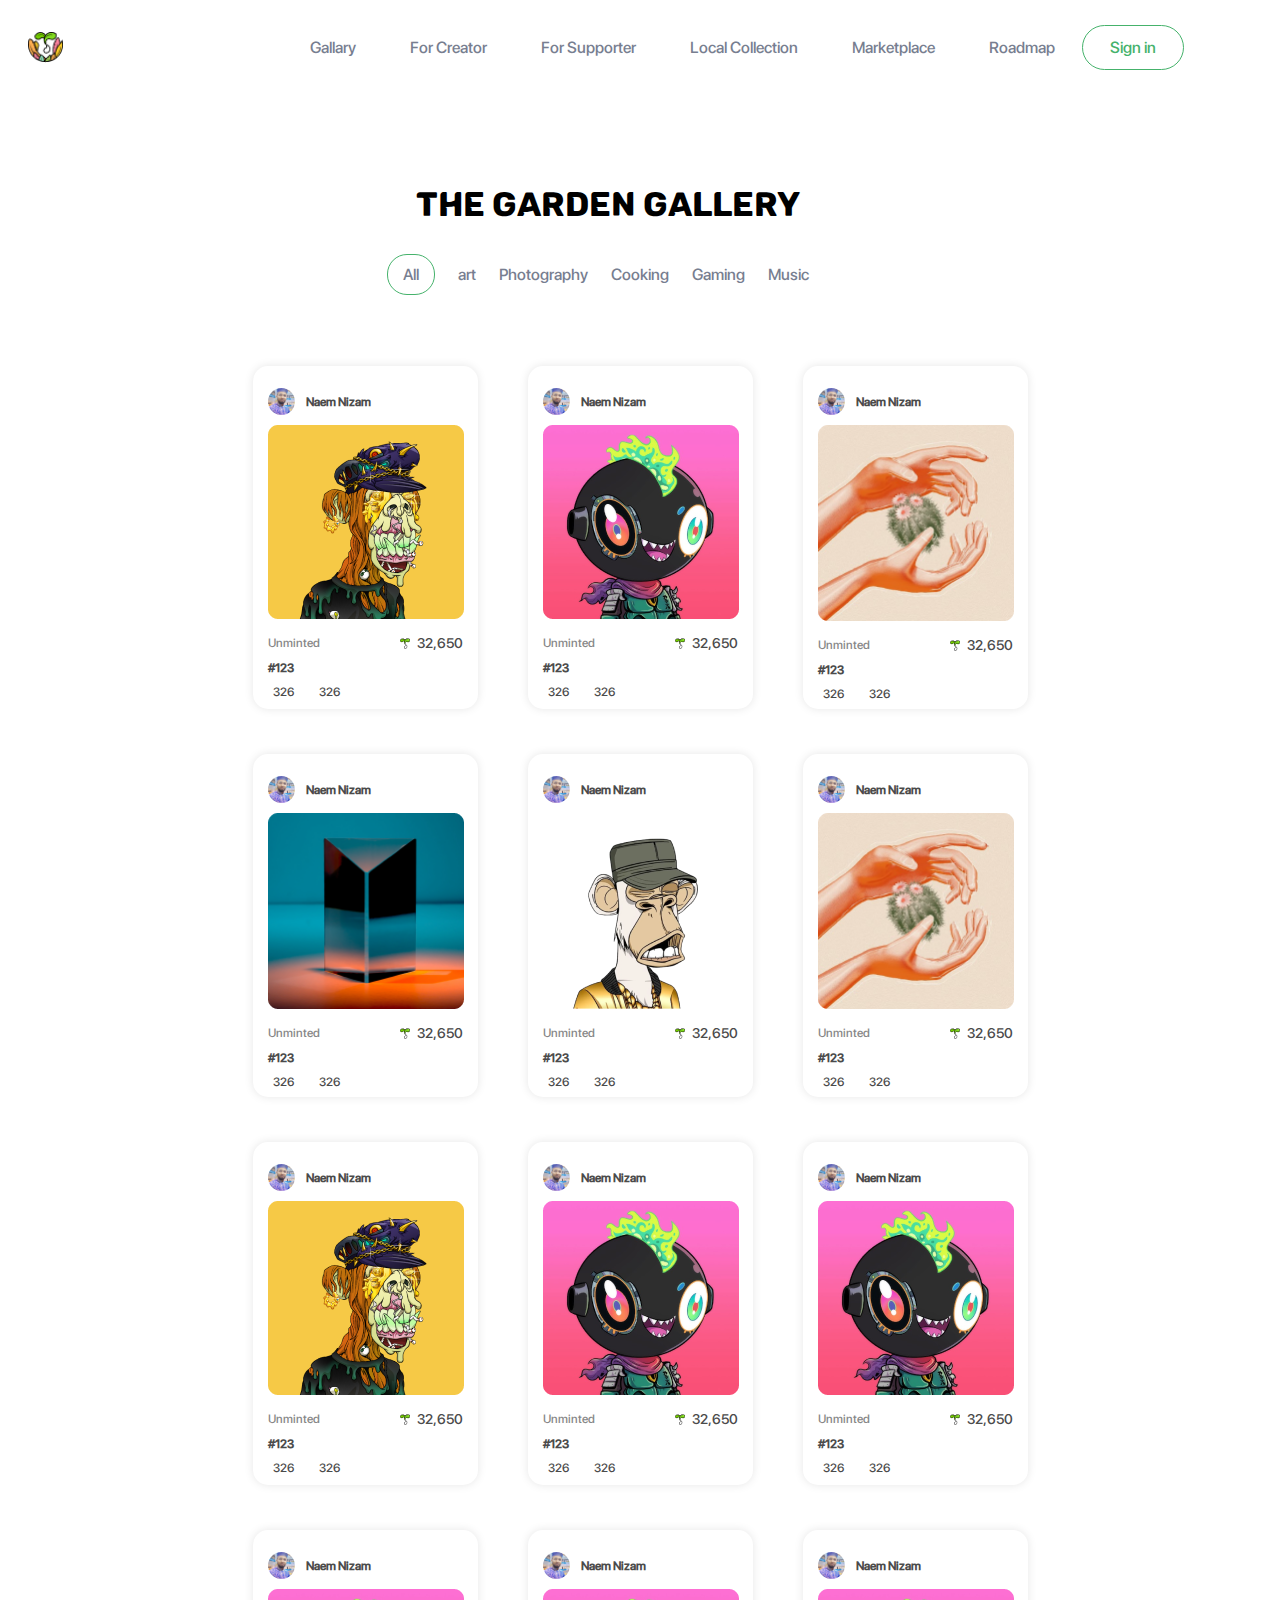
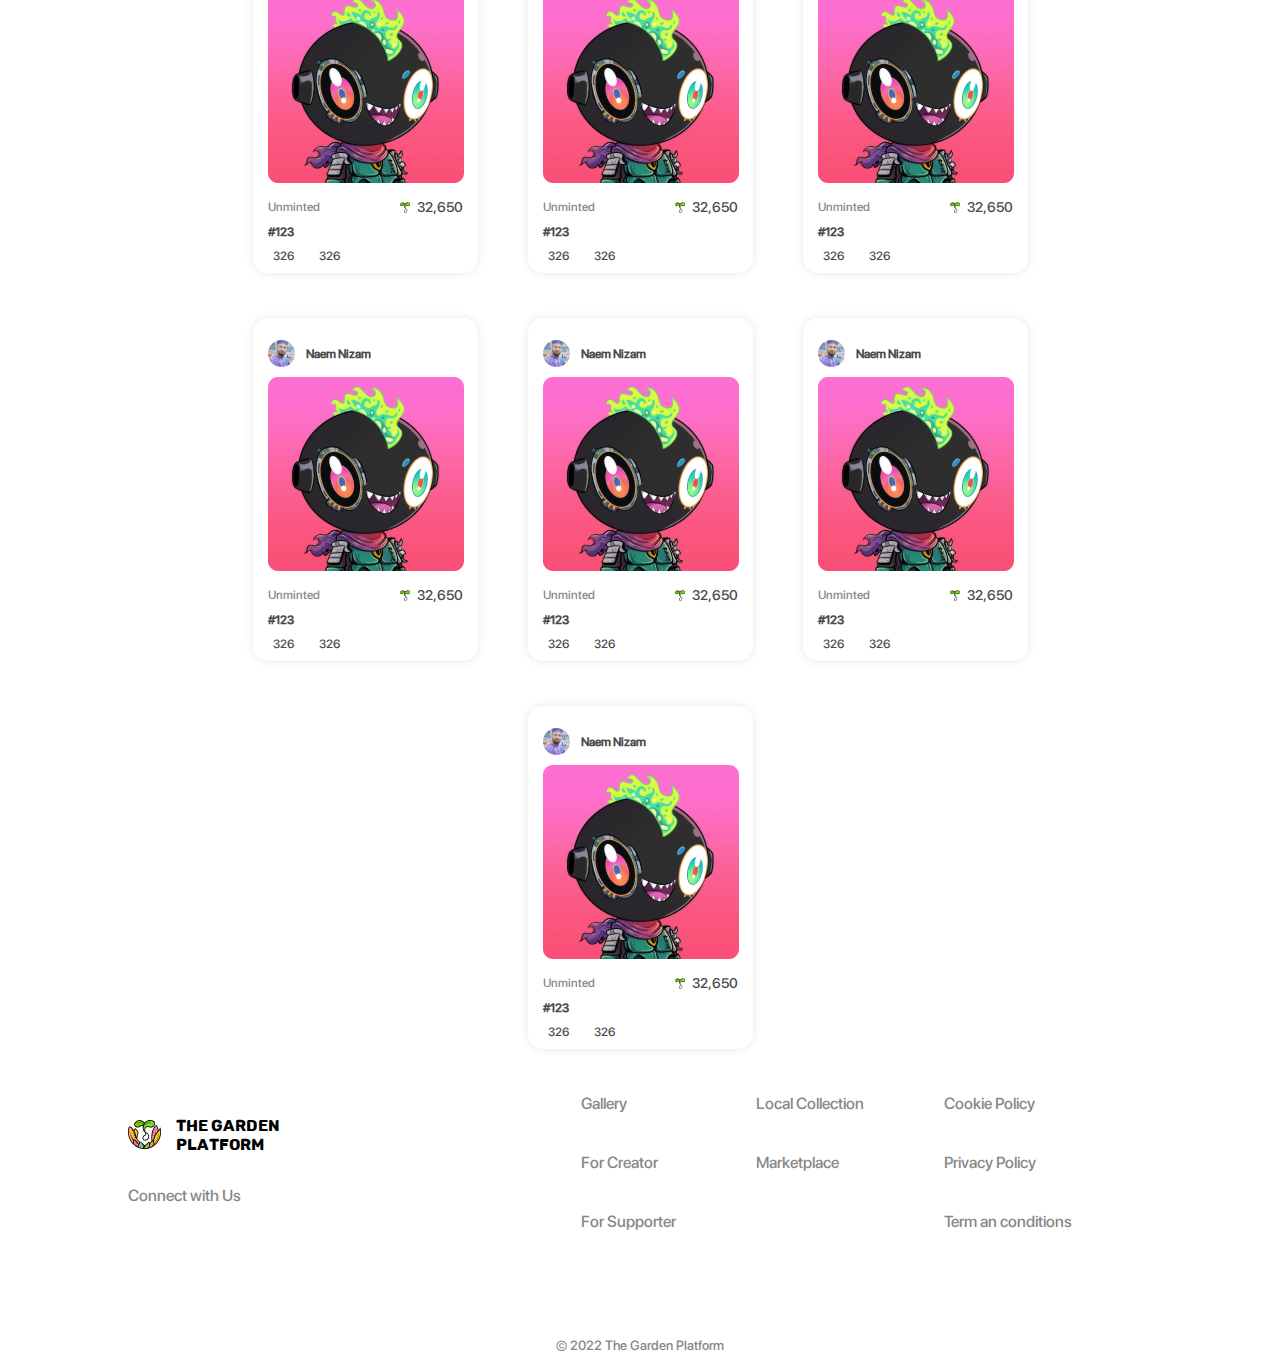
==== commit 6730b24c: "exciter" ====
--- a/Pages/Gallery.html
+++ b/Pages/Gallery.html
@@ -18,7 +18,7 @@
             <nav>
                 <img src="../images/LogoTitle.png" alt="">
                 <li><a href="">Gallary</a></li>
-                <li><a href="">For Creator</a></li>
+                <li><a href="../Pages/creator.html">For Creator</a></li>
                 <li><a href="">For Supporter</a></li>
                 <li><a href="">Local Collection</a></li>
                 <li><a href="">Marketplace</a></li>
@@ -28,7 +28,7 @@
         </div>
         <div class="logo-hamBurger-container">
             <div class="logo-container">
-                <a href="#"><img src="images/LogoTitle.png" alt="logo"></a>
+                <a href="#"><img src="../images/LogoTitle.png" alt="logo"></a>
             </div>
             <div class="hamBurger-container">
                 <img src="images/hamBurger.png" alt="">
@@ -59,123 +59,605 @@
 
         <!-- ==gallery start-====== -->
         <section class="gallery">
-            <div class="gallery-main">
-                <div class="gallery-one">
-                    <div class="gallery-main-container">
-                        <div class="gallery-profile">
-                            <div class="Nizam">
-                                <img src="../images/Nizam.jpg">
-                                <h5>Naem Nizam</h5>
-                            </div>
-                            <i class="fa-solid fa-ellipsis"></i>
-                        </div>
-                        <img src="../images/unnamed -1.png">
-                        <div class="gallery-unminted">
-                            <p>Unminted</p>
-                            <div>
-                                <img src="../images/flower.png" alt="">
-                                <p><span> 32,650</span></p>
-                            </div>
-                        </div>
-                        <h5>#123</h5>
-                        <div class="gallery-comment">
-                            <div>
-                                <i class="fa-solid fa-heart"></i>
-                                <p>326</p>
-                            </div>
-                            <div>
-                                <i class="fa-solid fa-comment"></i>
-                                <p>326</p>
-                            </div>
-                        </div>
-                    </div>
-                </div>
-                <div class="gallery-one">
-                    <div class="gallery-main-container">
-                        <div class="gallery-profile">
-                            <div class="Nizam">
-                                <img src="../images/Nizam.jpg">
-                                <h5>Naem Nizam</h5>
-                            </div>
-                            <i class="fa-solid fa-ellipsis"></i>
-                        </div>
-                        <img src="../images/unnamed 2.png">
-                        <div class="gallery-unminted">
-                            <p>Unminted</p>
-                            <div>
-                                <img src="../images/flower.png" alt="">
-                                <p><span> 32,650</span></p>
-                            </div>
-                        </div>
-                        <h5>#123</h5>
-                        <div class="gallery-comment">
-                            <div>
-                                <i class="fa-solid fa-heart"></i>
-                                <p>326</p>
-                            </div>
-                            <div>
-                                <i class="fa-solid fa-comment"></i>
-                                <p>326</p>
-                            </div>
-                        </div>
-                    </div>
-                </div>
-                <div class="gallery-one">
-                    <div class="gallery-main-container">
-                        <div class="gallery-profile">
-                            <div class="Nizam">
-                                <img src="../images/Nizam.jpg">
-                                <h5>Naem Nizam</h5>
-                            </div>
-                            <i class="fa-solid fa-ellipsis"></i>
-                        </div>
-                        <img src="../images/unnamed -1.png">
-                        <div class="gallery-unminted">
-                            <p>Unminted</p>
-                            <div>
-                                <img src="../images/flower.png" alt="">
-                                <p><span> 32,650</span></p>
-                            </div>
-                        </div>
-                        <h5>#123</h5>
-                        <div class="gallery-comment">
-                            <div>
-                                <i class="fa-solid fa-heart"></i>
-                                <p>326</p>
-                            </div>
-                            <div>
-                                <i class="fa-solid fa-comment"></i>
-                                <p>326</p>
-                            </div>
-                        </div>
-                    </div>
-                </div>
-                <div class="gallery-one">
-                    <div class="gallery-main-container">
-                        <div class="gallery-profile">
-                            <div class="Nizam">
-                                <img src="../images/Nizam.jpg">
-                                <h5>Naem Nizam</h5>
-                            </div>
-                            <i class="fa-solid fa-ellipsis"></i>
-                        </div>
-                        <img src="../images/unnamed -1.png">
-                        <div class="gallery-unminted">
-                            <p>Unminted</p>
-                            <div>
-                                <img src="../images/flower.png" alt="">
-                                <p><span> 32,650</span></p>
-                            </div>
-                        </div>
-                        <h5>#123</h5>
-                        <div class="gallery-comment">
-                            <div>
-                                <i class="fa-solid fa-heart"></i>
-                                <p>326</p>
-                            </div>
-                            <div>
-                                <i class="fa-solid fa-comment"></i>
-                                <p>326</p>
+            <div class="gallery-one">
+                <div class="gallery-main-container">
+                    <div class="gallery-profile">
+                        <div class="Nizam">
+                            <img src="../images/Nizam.jpg">
+                            <h5>Naem Nizam</h5>
+                        </div>
+                        <i class="fa-solid fa-ellipsis"></i>
+                    </div>
+                    <img src="../images/unnamed -1.png">
+                    <div class="gallery-unminted">
+                        <p>Unminted</p>
+                        <div>
+                            <img src="../images/flower.png" alt="">
+                            <p><span> 32,650</span></p>
+                        </div>
+                    </div>
+                    <h5>#123</h5>
+                    <div class="gallery-comment">
+                        <div>
+                            <i class="fa-solid fa-heart"></i>
+                            <p>326</p>
+                        </div>
+                        <div>
+                            <i class="fa-solid fa-comment"></i>
+                            <p>326</p>
+                        </div>
+                    </div>
+                </div>
+            </div>
+            <div class="gallery-one">
+                <div class="gallery-main-container">
+                    <div class="gallery-profile">
+                        <div class="Nizam">
+                            <img src="../images/Nizam.jpg">
+                            <h5>Naem Nizam</h5>
+                        </div>
+                        <i class="fa-solid fa-ellipsis"></i>
+                    </div>
+                    <img src="../images/unnamed-2.png">
+                    <div class="gallery-unminted">
+                        <p>Unminted</p>
+                        <div>
+                            <img src="../images/flower.png" alt="">
+                            <p><span> 32,650</span></p>
+                        </div>
+                    </div>
+                    <h5>#123</h5>
+                    <div class="gallery-comment">
+                        <div>
+                            <i class="fa-solid fa-heart"></i>
+                            <p>326</p>
+                        </div>
+                        <div>
+                            <i class="fa-solid fa-comment"></i>
+                            <p>326</p>
+                        </div>
+                    </div>
+                </div>
+            </div>
+            <div class="gallery-one">
+                <div class="gallery-main-container">
+                    <div class="gallery-profile">
+                        <div class="Nizam">
+                            <img src="../images/Nizam.jpg">
+                            <h5>Naem Nizam</h5>
+                        </div>
+                        <i class="fa-solid fa-ellipsis"></i>
+                    </div>
+                    <img src="../images/unnamed-3.png">
+                    <div class="gallery-unminted">
+                        <p>Unminted</p>
+                        <div>
+                            <img src="../images/flower.png" alt="">
+                            <p><span> 32,650</span></p>
+                        </div>
+                    </div>
+                    <h5>#123</h5>
+                    <div class="gallery-comment">
+                        <div>
+                            <i class="fa-solid fa-heart"></i>
+                            <p>326</p>
+                        </div>
+                        <div>
+                            <i class="fa-solid fa-comment"></i>
+                            <p>326</p>
+                        </div>
+                    </div>
+                </div>
+            </div>
+            <div class="gallery-one">
+                <div class="gallery-main-container">
+                    <div class="gallery-profile">
+                        <div class="Nizam">
+                            <img src="../images/Nizam.jpg">
+                            <h5>Naem Nizam</h5>
+                        </div>
+                        <i class="fa-solid fa-ellipsis"></i>
+                    </div>
+                    <img src="../images/unnamed-4.png">
+                    <div class="gallery-unminted">
+                        <p>Unminted</p>
+                        <div>
+                            <img src="../images/flower.png" alt="">
+                            <p><span> 32,650</span></p>
+                        </div>
+                    </div>
+                    <h5>#123</h5>
+                    <div class="gallery-comment">
+                        <div>
+                            <i class="fa-solid fa-heart"></i>
+                            <p>326</p>
+                        </div>
+                        <div>
+                            <i class="fa-solid fa-comment"></i>
+                            <p>326</p>
+                        </div>
+                    </div>
+                </div>
+            </div>
+            <div class="gallery-one">
+                <div class="gallery-main-container">
+                    <div class="gallery-profile">
+                        <div class="Nizam">
+                            <img src="../images/Nizam.jpg">
+                            <h5>Naem Nizam</h5>
+                        </div>
+                        <i class="fa-solid fa-ellipsis"></i>
+                    </div>
+                    <img src="../images/unnamed-5.png">
+                    <div class="gallery-unminted">
+                        <p>Unminted</p>
+                        <div>
+                            <img src="../images/flower.png" alt="">
+                            <p><span> 32,650</span></p>
+                        </div>
+                    </div>
+                    <h5>#123</h5>
+                    <div class="gallery-comment">
+                        <div>
+                            <i class="fa-solid fa-heart"></i>
+                            <p>326</p>
+                        </div>
+                        <div>
+                            <i class="fa-solid fa-comment"></i>
+                            <p>326</p>
+                        </div>
+                    </div>
+                </div>
+            </div>
+            <div class="gallery-one">
+                <div class="gallery-main-container">
+                    <div class="gallery-profile">
+                        <div class="Nizam">
+                            <img src="../images/Nizam.jpg">
+                            <h5>Naem Nizam</h5>
+                        </div>
+                        <i class="fa-solid fa-ellipsis"></i>
+                    </div>
+                    <img src="../images/unnamed-3.png">
+                    <div class="gallery-unminted">
+                        <p>Unminted</p>
+                        <div>
+                            <img src="../images/flower.png" alt="">
+                            <p><span> 32,650</span></p>
+                        </div>
+                    </div>
+                    <h5>#123</h5>
+                    <div class="gallery-comment">
+                        <div>
+                            <i class="fa-solid fa-heart"></i>
+                            <p>326</p>
+                        </div>
+                        <div>
+                            <i class="fa-solid fa-comment"></i>
+                            <p>326</p>
+                        </div>
+                    </div>
+                </div>
+            </div>
+            <div class="gallery-one">
+                <div class="gallery-main-container">
+                    <div class="gallery-profile">
+                        <div class="Nizam">
+                            <img src="../images/Nizam.jpg">
+                            <h5>Naem Nizam</h5>
+                        </div>
+                        <i class="fa-solid fa-ellipsis"></i>
+                    </div>
+                    <img src="../images/unnamed -1.png">
+                    <div class="gallery-unminted">
+                        <p>Unminted</p>
+                        <div>
+                            <img src="../images/flower.png" alt="">
+                            <p><span> 32,650</span></p>
+                        </div>
+                    </div>
+                    <h5>#123</h5>
+                    <div class="gallery-comment">
+                        <div>
+                            <i class="fa-solid fa-heart"></i>
+                            <p>326</p>
+                        </div>
+                        <div>
+                            <i class="fa-solid fa-comment"></i>
+                            <p>326</p>
+                        </div>
+                    </div>
+                </div>
+            </div>
+            <div class="gallery-one">
+                <div class="gallery-main-container">
+                    <div class="gallery-profile">
+                        <div class="Nizam">
+                            <img src="../images/Nizam.jpg">
+                            <h5>Naem Nizam</h5>
+                        </div>
+                        <i class="fa-solid fa-ellipsis"></i>
+                    </div>
+                    <img src="../images/unnamed-2.png">
+                    <div class="gallery-unminted">
+                        <p>Unminted</p>
+                        <div>
+                            <img src="../images/flower.png" alt="">
+                            <p><span> 32,650</span></p>
+                        </div>
+                    </div>
+                    <h5>#123</h5>
+                    <div class="gallery-comment">
+                        <div>
+                            <i class="fa-solid fa-heart"></i>
+                            <p>326</p>
+                        </div>
+                        <div>
+                            <i class="fa-solid fa-comment"></i>
+                            <p>326</p>
+                        </div>
+                    </div>
+                </div>
+            </div>
+            <div class="gallery-one">
+                <div class="gallery-main-container">
+                    <div class="gallery-profile">
+                        <div class="Nizam">
+                            <img src="../images/Nizam.jpg">
+                            <h5>Naem Nizam</h5>
+                        </div>
+                        <i class="fa-solid fa-ellipsis"></i>
+                    </div>
+                    <img src="../images/unnamed-2.png">
+                    <div class="gallery-unminted">
+                        <p>Unminted</p>
+                        <div>
+                            <img src="../images/flower.png" alt="">
+                            <p><span> 32,650</span></p>
+                        </div>
+                    </div>
+                    <h5>#123</h5>
+                    <div class="gallery-comment">
+                        <div>
+                            <i class="fa-solid fa-heart"></i>
+                            <p>326</p>
+                        </div>
+                        <div>
+                            <i class="fa-solid fa-comment"></i>
+                            <p>326</p>
+                        </div>
+                    </div>
+                </div>
+            </div>
+            <div class="gallery-one">
+                <div class="gallery-main-container">
+                    <div class="gallery-profile">
+                        <div class="Nizam">
+                            <img src="../images/Nizam.jpg">
+                            <h5>Naem Nizam</h5>
+                        </div>
+                        <i class="fa-solid fa-ellipsis"></i>
+                    </div>
+                    <img src="../images/unnamed-2.png">
+                    <div class="gallery-unminted">
+                        <p>Unminted</p>
+                        <div>
+                            <img src="../images/flower.png" alt="">
+                            <p><span> 32,650</span></p>
+                        </div>
+                    </div>
+                    <h5>#123</h5>
+                    <div class="gallery-comment">
+                        <div>
+                            <i class="fa-solid fa-heart"></i>
+                            <p>326</p>
+                        </div>
+                        <div>
+                            <i class="fa-solid fa-comment"></i>
+                            <p>326</p>
+                        </div>
+                    </div>
+                </div>
+            </div>
+            <div class="gallery-one">
+                <div class="gallery-main-container">
+                    <div class="gallery-profile">
+                        <div class="Nizam">
+                            <img src="../images/Nizam.jpg">
+                            <h5>Naem Nizam</h5>
+                        </div>
+                        <i class="fa-solid fa-ellipsis"></i>
+                    </div>
+                    <img src="../images/unnamed-2.png">
+                    <div class="gallery-unminted">
+                        <p>Unminted</p>
+                        <div>
+                            <img src="../images/flower.png" alt="">
+                            <p><span> 32,650</span></p>
+                        </div>
+                    </div>
+                    <h5>#123</h5>
+                    <div class="gallery-comment">
+                        <div>
+                            <i class="fa-solid fa-heart"></i>
+                            <p>326</p>
+                        </div>
+                        <div>
+                            <i class="fa-solid fa-comment"></i>
+                            <p>326</p>
+                        </div>
+                    </div>
+                </div>
+            </div>
+            <div class="gallery-one">
+                <div class="gallery-main-container">
+                    <div class="gallery-profile">
+                        <div class="Nizam">
+                            <img src="../images/Nizam.jpg">
+                            <h5>Naem Nizam</h5>
+                        </div>
+                        <i class="fa-solid fa-ellipsis"></i>
+                    </div>
+                    <img src="../images/unnamed-2.png">
+                    <div class="gallery-unminted">
+                        <p>Unminted</p>
+                        <div>
+                            <img src="../images/flower.png" alt="">
+                            <p><span> 32,650</span></p>
+                        </div>
+                    </div>
+                    <h5>#123</h5>
+                    <div class="gallery-comment">
+                        <div>
+                            <i class="fa-solid fa-heart"></i>
+                            <p>326</p>
+                        </div>
+                        <div>
+                            <i class="fa-solid fa-comment"></i>
+                            <p>326</p>
+                        </div>
+                    </div>
+                </div>
+            </div>
+            <div class="gallery-one">
+                <div class="gallery-main-container">
+                    <div class="gallery-profile">
+                        <div class="Nizam">
+                            <img src="../images/Nizam.jpg">
+                            <h5>Naem Nizam</h5>
+                        </div>
+                        <i class="fa-solid fa-ellipsis"></i>
+                    </div>
+                    <img src="../images/unnamed-2.png">
+                    <div class="gallery-unminted">
+                        <p>Unminted</p>
+                        <div>
+                            <img src="../images/flower.png" alt="">
+                            <p><span> 32,650</span></p>
+                        </div>
+                    </div>
+                    <h5>#123</h5>
+                    <div class="gallery-comment">
+                        <div>
+                            <i class="fa-solid fa-heart"></i>
+                            <p>326</p>
+                        </div>
+                        <div>
+                            <i class="fa-solid fa-comment"></i>
+                            <p>326</p>
+                        </div>
+                    </div>
+                </div>
+            </div>
+            <div class="gallery-one">
+                <div class="gallery-main-container">
+                    <div class="gallery-profile">
+                        <div class="Nizam">
+                            <img src="../images/Nizam.jpg">
+                            <h5>Naem Nizam</h5>
+                        </div>
+                        <i class="fa-solid fa-ellipsis"></i>
+                    </div>
+                    <img src="../images/unnamed-2.png">
+                    <div class="gallery-unminted">
+                        <p>Unminted</p>
+                        <div>
+                            <img src="../images/flower.png" alt="">
+                            <p><span> 32,650</span></p>
+                        </div>
+                    </div>
+                    <h5>#123</h5>
+                    <div class="gallery-comment">
+                        <div>
+                            <i class="fa-solid fa-heart"></i>
+                            <p>326</p>
+                        </div>
+                        <div>
+                            <i class="fa-solid fa-comment"></i>
+                            <p>326</p>
+                        </div>
+                    </div>
+                </div>
+            </div>
+            <div class="gallery-one">
+                <div class="gallery-main-container">
+                    <div class="gallery-profile">
+                        <div class="Nizam">
+                            <img src="../images/Nizam.jpg">
+                            <h5>Naem Nizam</h5>
+                        </div>
+                        <i class="fa-solid fa-ellipsis"></i>
+                    </div>
+                    <img src="../images/unnamed-2.png">
+                    <div class="gallery-unminted">
+                        <p>Unminted</p>
+                        <div>
+                            <img src="../images/flower.png" alt="">
+                            <p><span> 32,650</span></p>
+                        </div>
+                    </div>
+                    <h5>#123</h5>
+                    <div class="gallery-comment">
+                        <div>
+                            <i class="fa-solid fa-heart"></i>
+                            <p>326</p>
+                        </div>
+                        <div>
+                            <i class="fa-solid fa-comment"></i>
+                            <p>326</p>
+                        </div>
+                    </div>
+                </div>
+            </div>
+            <div class="gallery-one">
+                <div class="gallery-main-container">
+                    <div class="gallery-profile">
+                        <div class="Nizam">
+                            <img src="../images/Nizam.jpg">
+                            <h5>Naem Nizam</h5>
+                        </div>
+                        <i class="fa-solid fa-ellipsis"></i>
+                    </div>
+                    <img src="../images/unnamed-2.png">
+                    <div class="gallery-unminted">
+                        <p>Unminted</p>
+                        <div>
+                            <img src="../images/flower.png" alt="">
+                            <p><span> 32,650</span></p>
+                        </div>
+                    </div>
+                    <h5>#123</h5>
+                    <div class="gallery-comment">
+                        <div>
+                            <i class="fa-solid fa-heart"></i>
+                            <p>326</p>
+                        </div>
+                        <div>
+                            <i class="fa-solid fa-comment"></i>
+                            <p>326</p>
+                        </div>
+                    </div>
+                </div>
+            </div>
+            <!-- <div>
+                <div class="gallery-main">
+                    <div class="gallery-one">
+                        <div class="gallery-main-container">
+                            <div class="gallery-profile">
+                                <div class="Nizam">
+                                    <img src="../images/Nizam.jpg">
+                                    <h5>Naem Nizam</h5>
+                                </div>
+                                <i class="fa-solid fa-ellipsis"></i>
+                            </div>
+                            <img src="../images/unnamed-5.png">
+                            <div class="gallery-unminted">
+                                <p>Unminted</p>
+                                <div>
+                                    <img src="../images/flower.png" alt="">
+                                    <p><span> 32,650</span></p>
+                                </div>
+                            </div>
+                            <h5>#123</h5>
+                            <div class="gallery-comment">
+                                <div>
+                                    <i class="fa-solid fa-heart"></i>
+                                    <p>326</p>
+                                </div>
+                                <div>
+                                    <i class="fa-solid fa-comment"></i>
+                                    <p>326</p>
+                                </div>
+                            </div>
+                        </div>
+                    </div>
+                    <div class="gallery-one">
+                        <div class="gallery-main-container">
+                            <div class="gallery-profile">
+                                <div class="Nizam">
+                                    <img src="../images/Nizam.jpg">
+                                    <h5>Naem Nizam</h5>
+                                </div>
+                                <i class="fa-solid fa-ellipsis"></i>
+                            </div>
+                            <img src="../images/unnamed-3.png">
+                            <div class="gallery-unminted">
+                                <p>Unminted</p>
+                                <div>
+                                    <img src="../images/flower.png" alt="">
+                                    <p><span> 32,650</span></p>
+                                </div>
+                            </div>
+                            <h5>#123</h5>
+                            <div class="gallery-comment">
+                                <div>
+                                    <i class="fa-solid fa-heart"></i>
+                                    <p>326</p>
+                                </div>
+                                <div>
+                                    <i class="fa-solid fa-comment"></i>
+                                    <p>326</p>
+                                </div>
+                            </div>
+                        </div>
+                    </div>
+                    <div class="gallery-one">
+                        <div class="gallery-main-container">
+                            <div class="gallery-profile">
+                                <div class="Nizam">
+                                    <img src="../images/Nizam.jpg">
+                                    <h5>Naem Nizam</h5>
+                                </div>
+                                <i class="fa-solid fa-ellipsis"></i>
+                            </div>
+                            <img src="../images/unnamed -1.png">
+                            <div class="gallery-unminted">
+                                <p>Unminted</p>
+                                <div>
+                                    <img src="../images/flower.png" alt="">
+                                    <p><span> 32,650</span></p>
+                                </div>
+                            </div>
+                            <h5>#123</h5>
+                            <div class="gallery-comment">
+                                <div>
+                                    <i class="fa-solid fa-heart"></i>
+                                    <p>326</p>
+                                </div>
+                                <div>
+                                    <i class="fa-solid fa-comment"></i>
+                                    <p>326</p>
+                                </div>
+                            </div>
+                        </div>
+                    </div>
+                    <div class="gallery-one">
+                        <div class="gallery-main-container">
+                            <div class="gallery-profile">
+                                <div class="Nizam">
+                                    <img src="../images/Nizam.jpg">
+                                    <h5>Naem Nizam</h5>
+                                </div>
+                                <i class="fa-solid fa-ellipsis"></i>
+                            </div>
+                            <img src="../images/unnamed -1.png">
+                            <div class="gallery-unminted">
+                                <p>Unminted</p>
+                                <div>
+                                    <img src="../images/flower.png" alt="">
+                                    <p><span> 32,650</span></p>
+                                </div>
+                            </div>
+                            <h5>#123</h5>
+                            <div class="gallery-comment">
+                                <div>
+                                    <i class="fa-solid fa-heart"></i>
+                                    <p>326</p>
+                                </div>
+                                <div>
+                                    <i class="fa-solid fa-comment"></i>
+                                    <p>326</p>
+                                </div>
                             </div>
                         </div>
                     </div>
@@ -192,7 +674,7 @@
                                 </div>
                                 <i class="fa-solid fa-ellipsis"></i>
                             </div>
-                            <img src="../images/unnamed -1.png">
+                            <img src="../images/unnamed-5.png">
                             <div class="gallery-unminted">
                                 <p>Unminted</p>
                                 <div>
@@ -222,7 +704,7 @@
                                 </div>
                                 <i class="fa-solid fa-ellipsis"></i>
                             </div>
-                            <img src="../images/unnamed -1.png">
+                            <img src="../images/unnamed-5.png">
                             <div class="gallery-unminted">
                                 <p>Unminted</p>
                                 <div>
@@ -282,255 +764,7 @@
                                 </div>
                                 <i class="fa-solid fa-ellipsis"></i>
                             </div>
-                            <img src="../images/unnamed -1.png">
-                            <div class="gallery-unminted">
-                                <p>Unminted</p>
-                                <div>
-                                    <img src="../images/flower.png" alt="">
-                                    <p><span> 32,650</span></p>
-                                </div>
-                            </div>
-                            <h5>#123</h5>
-                            <div class="gallery-comment">
-                                <div>
-                                    <i class="fa-solid fa-heart"></i>
-                                    <p>326</p>
-                                </div>
-                                <div>
-                                    <i class="fa-solid fa-comment"></i>
-                                    <p>326</p>
-                                </div>
-                            </div>
-                        </div>
-                    </div>
-                </div>
-            </div>
-            <div>
-                <div class="gallery-main">
-                    <div class="gallery-one">
-                        <div class="gallery-main-container">
-                            <div class="gallery-profile">
-                                <div class="Nizam">
-                                    <img src="../images/Nizam.jpg">
-                                    <h5>Naem Nizam</h5>
-                                </div>
-                                <i class="fa-solid fa-ellipsis"></i>
-                            </div>
-                            <img src="../images/unnamed -1.png">
-                            <div class="gallery-unminted">
-                                <p>Unminted</p>
-                                <div>
-                                    <img src="../images/flower.png" alt="">
-                                    <p><span> 32,650</span></p>
-                                </div>
-                            </div>
-                            <h5>#123</h5>
-                            <div class="gallery-comment">
-                                <div>
-                                    <i class="fa-solid fa-heart"></i>
-                                    <p>326</p>
-                                </div>
-                                <div>
-                                    <i class="fa-solid fa-comment"></i>
-                                    <p>326</p>
-                                </div>
-                            </div>
-                        </div>
-                    </div>
-                    <div class="gallery-one">
-                        <div class="gallery-main-container">
-                            <div class="gallery-profile">
-                                <div class="Nizam">
-                                    <img src="../images/Nizam.jpg">
-                                    <h5>Naem Nizam</h5>
-                                </div>
-                                <i class="fa-solid fa-ellipsis"></i>
-                            </div>
-                            <img src="../images/unnamed -1.png">
-                            <div class="gallery-unminted">
-                                <p>Unminted</p>
-                                <div>
-                                    <img src="../images/flower.png" alt="">
-                                    <p><span> 32,650</span></p>
-                                </div>
-                            </div>
-                            <h5>#123</h5>
-                            <div class="gallery-comment">
-                                <div>
-                                    <i class="fa-solid fa-heart"></i>
-                                    <p>326</p>
-                                </div>
-                                <div>
-                                    <i class="fa-solid fa-comment"></i>
-                                    <p>326</p>
-                                </div>
-                            </div>
-                        </div>
-                    </div>
-                    <div class="gallery-one">
-                        <div class="gallery-main-container">
-                            <div class="gallery-profile">
-                                <div class="Nizam">
-                                    <img src="../images/Nizam.jpg">
-                                    <h5>Naem Nizam</h5>
-                                </div>
-                                <i class="fa-solid fa-ellipsis"></i>
-                            </div>
-                            <img src="../images/unnamed -1.png">
-                            <div class="gallery-unminted">
-                                <p>Unminted</p>
-                                <div>
-                                    <img src="../images/flower.png" alt="">
-                                    <p><span> 32,650</span></p>
-                                </div>
-                            </div>
-                            <h5>#123</h5>
-                            <div class="gallery-comment">
-                                <div>
-                                    <i class="fa-solid fa-heart"></i>
-                                    <p>326</p>
-                                </div>
-                                <div>
-                                    <i class="fa-solid fa-comment"></i>
-                                    <p>326</p>
-                                </div>
-                            </div>
-                        </div>
-                    </div>
-                    <div class="gallery-one">
-                        <div class="gallery-main-container">
-                            <div class="gallery-profile">
-                                <div class="Nizam">
-                                    <img src="../images/Nizam.jpg">
-                                    <h5>Naem Nizam</h5>
-                                </div>
-                                <i class="fa-solid fa-ellipsis"></i>
-                            </div>
-                            <img src="../images/unnamed -1.png">
-                            <div class="gallery-unminted">
-                                <p>Unminted</p>
-                                <div>
-                                    <img src="../images/flower.png" alt="">
-                                    <p><span> 32,650</span></p>
-                                </div>
-                            </div>
-                            <h5>#123</h5>
-                            <div class="gallery-comment">
-                                <div>
-                                    <i class="fa-solid fa-heart"></i>
-                                    <p>326</p>
-                                </div>
-                                <div>
-                                    <i class="fa-solid fa-comment"></i>
-                                    <p>326</p>
-                                </div>
-                            </div>
-                        </div>
-                    </div>
-                </div>
-            </div>
-            <div>
-                <div class="gallery-main">
-                    <div class="gallery-one">
-                        <div class="gallery-main-container">
-                            <div class="gallery-profile">
-                                <div class="Nizam">
-                                    <img src="../images/Nizam.jpg">
-                                    <h5>Naem Nizam</h5>
-                                </div>
-                                <i class="fa-solid fa-ellipsis"></i>
-                            </div>
-                            <img src="../images/unnamed -1.png">
-                            <div class="gallery-unminted">
-                                <p>Unminted</p>
-                                <div>
-                                    <img src="../images/flower.png" alt="">
-                                    <p><span> 32,650</span></p>
-                                </div>
-                            </div>
-                            <h5>#123</h5>
-                            <div class="gallery-comment">
-                                <div>
-                                    <i class="fa-solid fa-heart"></i>
-                                    <p>326</p>
-                                </div>
-                                <div>
-                                    <i class="fa-solid fa-comment"></i>
-                                    <p>326</p>
-                                </div>
-                            </div>
-                        </div>
-                    </div>
-                    <div class="gallery-one">
-                        <div class="gallery-main-container">
-                            <div class="gallery-profile">
-                                <div class="Nizam">
-                                    <img src="../images/Nizam.jpg">
-                                    <h5>Naem Nizam</h5>
-                                </div>
-                                <i class="fa-solid fa-ellipsis"></i>
-                            </div>
-                            <img src="../images/unnamed -1.png">
-                            <div class="gallery-unminted">
-                                <p>Unminted</p>
-                                <div>
-                                    <img src="../images/flower.png" alt="">
-                                    <p><span> 32,650</span></p>
-                                </div>
-                            </div>
-                            <h5>#123</h5>
-                            <div class="gallery-comment">
-                                <div>
-                                    <i class="fa-solid fa-heart"></i>
-                                    <p>326</p>
-                                </div>
-                                <div>
-                                    <i class="fa-solid fa-comment"></i>
-                                    <p>326</p>
-                                </div>
-                            </div>
-                        </div>
-                    </div>
-                    <div class="gallery-one">
-                        <div class="gallery-main-container">
-                            <div class="gallery-profile">
-                                <div class="Nizam">
-                                    <img src="../images/Nizam.jpg">
-                                    <h5>Naem Nizam</h5>
-                                </div>
-                                <i class="fa-solid fa-ellipsis"></i>
-                            </div>
-                            <img src="../images/unnamed -1.png">
-                            <div class="gallery-unminted">
-                                <p>Unminted</p>
-                                <div>
-                                    <img src="../images/flower.png" alt="">
-                                    <p><span> 32,650</span></p>
-                                </div>
-                            </div>
-                            <h5>#123</h5>
-                            <div class="gallery-comment">
-                                <div>
-                                    <i class="fa-solid fa-heart"></i>
-                                    <p>326</p>
-                                </div>
-                                <div>
-                                    <i class="fa-solid fa-comment"></i>
-                                    <p>326</p>
-                                </div>
-                            </div>
-                        </div>
-                    </div>
-                    <div class="gallery-one">
-                        <div class="gallery-main-container">
-                            <div class="gallery-profile">
-                                <div class="Nizam">
-                                    <img src="../images/Nizam.jpg">
-                                    <h5>Naem Nizam</h5>
-                                </div>
-                                <i class="fa-solid fa-ellipsis"></i>
-                            </div>
-                            <img src="../images/unnamed -1.png">
+                            <img src="../images/unnamed-2.png">
                             <div class="gallery-unminted">
                                 <p>Unminted</p>
                                 <div>
@@ -800,7 +1034,7 @@
                         </div>
                     </div>
                 </div>
-            </div>
+            </div> -->
         </section>
         <!-- ==gallery end-====== -->
     </main>
--- a/css/style.css
+++ b/css/style.css
@@ -319,8 +319,55 @@
     justify-content: space-between;
 }
 
+.create-crear {
+    display: flex;
+    width: 100%;
+    height: 650px;
+    margin-left: 12.5%;
+    flex-wrap: wrap;
+
+}
+
+.create-crear button {
+    padding: 15px 30px;
+    border-radius: 35px;
+    background: var(--btn-color);
+    border: 0;
+    cursor: pointer;
+    color: var(--background);
+    font-family: sfnavbar;
+    margin-top: 35px;
+}
+
+.create-crear .repeat-create {
+    width: 38%;
+    margin-top: 100px;
+}
+
+.create-crear .repeat-create h1 {
+    font-size: 3rem;
+    font-family: TitleFont;
+}
+
+.create-crear .repeat-create p {
+    font-size: 1rem;
+    font-family: paragrapfont;
+    line-height: 1.7rem;
+    color: var(--paragrap);
+}
+
 .create .repeat {
     margin-left: 12.5%;
+}
+
+.create-crear .creator-img-one img {
+    width: 100%;
+    /* margin-left: -8rem; */
+}
+
+.create-crear .creator-img-one {
+    width: 55%;
+
 }
 
 .create .repeat h1 {
@@ -797,16 +844,24 @@
 /* somewhere end */
 
 .platform-section {
-    margin: 6rem 8.5rem 1rem 8.5rem;
+    /* margin: 6rem 8.5rem 1rem 8.5rem; */
+    width: 80%;
+    margin: 0 auto;
+
 }
 
 .platform-section .platform-container {
     display: flex;
+    flex-wrap: wrap;
+    justify-content: space-between;
+    align-items: center;
+
+
 }
 
 .platform-section .platform-container .platfrom {
-    margin-right: 20rem;
-    width: 170px;
+    /* margin-right: 20rem; */
+    /* width: 170px; */
 }
 
 .platform-section .platform-container .platfrom p {
@@ -868,8 +923,11 @@
 
 .gallery-text {
     margin: 4.7rem 0 3.5rem 0;
+    width: 95%;
     text-align: center;
     line-height: 70px;
+    white-space: nowrap;
+    overflow: hidden;
 }
 
 .gallery-text h1 {
@@ -879,7 +937,7 @@
 
 .gallery-text .nav-galery li {
     list-style-type: none;
-    display: inline;
+    display: inline-block;
 }
 
 .gallery-text .nav-galery li a {
@@ -898,13 +956,23 @@
 
 /* ======gallery end=========== */
 .gallery {
-    margin: 0 190px;
+    margin: 0 auto;
+    width: 85%;
+    display: flex;
+    align-items: center;
+    justify-content: center;
+    flex-wrap: wrap;
 }
 
 .gallery .gallery-one .gallery-main-container .gallery-profile img {
     width: 27px;
     border-radius: 50%;
     margin-right: 11px;
+}
+
+.gallery .gallery-one {
+    margin: 0 25px;
+    margin-bottom: 45px;
 }
 
 .gallery .gallery-one .gallery-main-container .gallery-profile {
@@ -1002,13 +1070,428 @@
 }
 
 
-
-
+/* .create-crear navbar */
+.creator-navbar {
+    display: flex;
+    width: 87%;
+    margin: 0 auto 165px;
+    justify-content: center;
+    white-space: nowrap;
+}
+
+.creator-navbar ul li {
+    list-style: none;
+    display: inline-block;
+
+}
+
+.creator-navbar ul li a {
+    text-decoration: none;
+    margin-right: 20px;
+    color: var(--nav-menu);
+    font-family: sfnavbar;
+    font-size: 14px;
+}
+
+.creator-navbar ul li:first-child a {
+    border: 1px solid var(--btn-color);
+    padding: 10px 15px;
+    border-radius: 30px;
+}
+
+/* creator-navbar */
+
+/* .seed-section-one start */
+
+.seed-section-one {
+    display: flex;
+    /* align-items: center; */
+    width: 80%;
+    margin: 0 auto;
+    flex-wrap: wrap;
+
+}
+
+.seed-section-one .seed-section-img img {
+    width: 58px;
+    border-radius: 64px;
+    margin-right: 11px;
+}
+
+.seed-section-one .seed-section-img {
+    margin-left: 64px;
+}
+
+.seed-section-one .seed-section-img .seed-section-img-one {
+    display: flex;
+    align-items: center;
+}
+
+.seed-section-one .seed-section-img .seed-section-img-one .seed-p>div {
+    font-size: 13px;
+    box-shadow: 0 0 10px rgba(0, 0, 0, 0.1);
+    padding: 13px;
+    /* height: 63px; */
+    align-items: center;
+    border-radius: 13px;
+    color: var(--paragrap);
+}
+
+.seed-section-one .seed-section-img .seed-p>div img {
+    width: 30px;
+    margin-left: 10px;
+}
+
+.seed-section-one .seed-section-img .seed-section-tree p {
+    font-size: 13px;
+    box-shadow: 0 0 10px rgba(0, 0, 0, 0.1);
+    padding: 13px;
+    /* height: 63px; */
+    align-items: center;
+    border-radius: 13px;
+    margin-right: 10px;
+    color: var(--paragrap);
+    font-size: 12px;
+}
+
+.seed-section-one .seed-section-img .seed-section-tree {
+    margin-left: auto;
+    width: fit-content;
+    margin-top: 50px;
+    /* white-space: nowrap; */
+}
+
+.seed-section-one .seed-section-img .seed-p>div {
+    display: flex;
+    align-items: center;
+    justify-content: center;
+}
+
+.seed-section-one .seed-section-two {
+    margin-top: 50px;
+}
+
+.seed-section-one article h1 {
+    font-size: 3rem;
+    font-family: TitleFont;
+}
+
+.seed-section-one article p {
+    font-size: 15px;
+    line-height: 1.7rem;
+    color: var(--paragrap);
+    white-space: nowrap;
+}
+
+
+/* seed-section-one end */
+
+
+/* .curious start */
+.curious {
+    width: 80%;
+    margin: 82px auto;
+}
+
+.curious .fa-discord {
+    margin-bottom: 12px;
+}
+
+.curious p {
+    margin-bottom: 10px;
+}
+
+.curious p span {
+    color: var(--btn-color);
+    font-size: 15px;
+    font-family: sfnavbar;
+    cursor: pointer;
+    white-space: nowrap;
+}
+
+/* .curious end---- */
+
+/* engineer start */
+.engineer {
+    display: flex;
+    justify-content: center;
+    width: 80%;
+    margin: 28px auto;
+}
+
+.engineer .engineer-box {
+    padding: 25px;
+    background: #FFCF29;
+    border-radius: 21px;
+}
+
+/* engineer start */
+.Frame-container-one {
+    width: 90%;
+    margin: 0 auto;
+    display: flex;
+    white-space: nowrap;
+}
+
+.Frame-container-one .Mutant-Ape-one .Profile img {
+    width: 38px;
+    border-radius: 50%;
+    margin-right: 10px;
+}
+
+.Frame-container-one .Mutant-Ape-one {
+    margin-right: 25px;
+    white-space: nowrap;
+}
+
+.Frame-container-one .Mutant-Ape-one .Mutant-profile-img .Profile {
+    display: flex;
+    align-items: center;
+}
+
+.Frame-container-one .Mutant-Ape-one>img {
+    width: 100%;
+}
+
+.Frame-container-one .Mutant-Ape-one .Mutant-profile-img {
+    display: flex;
+    align-items: center;
+    justify-content: space-between;
+    margin-bottom: 15px;
+}
+
+.Frame-container-one .Mutant-Ape-one .unnamed {
+    display: flex;
+    align-items: center;
+    justify-content: space-between;
+    margin-bottom: 15px;
+}
+
+.Frame-container-one .Mutant-Ape-one .unnamed p {
+    font-size: 12px;
+    color: var(--paragrap);
+}
+
+.Frame-container-one .Mutant-Ape-one>p {
+    color: var(--miniblack);
+    font-size: 12px;
+    margin-bottom: 15px;
+}
+
+.Frame-container-one .Mutant-Ape-one .Mutant-comment {
+    display: flex;
+}
+
+.Frame-container-one .Mutant-Ape-one .Mutant-comment .Reaction {
+    display: flex;
+}
+
+.Frame-container-one .Mutant-Ape-one .Mutant-comment .Reaction p {
+    display: flex;
+    margin-left: 5px;
+}
+
+.Frame-container-one .Mutant-Ape-one .Mutant-comment .comment {
+    display: flex;
+    margin-left: 20px;
+}
+
+.Frame-container-one .Mutant-Ape-one .Mutant-comment .comment p {
+    margin-left: 5px;
+}
+
+.Frame-container-one .Mutant-Ape-one .unnamed .unnamed-img {
+    display: flex;
+}
+
+.Frame-container-one .Mutant-Ape-one .unnamed .unnamed-img p {
+    color: var(--miniblack);
+    margin-left: 10px;
+}
+
+.Mutant-Ape-one {
+    width: 250px;
+    height: 380px;
+    box-shadow: 0 0 10px rgba(0, 0, 0, .1);
+    padding: 15px;
+    border-radius: 25px;
+    white-space: nowrap;
+}
+
+/* .hawtoget start----- */
+.hawtoget {
+    width: 40%;
+    margin: 100px auto 207px auto;
+    text-align: center;
+}
+
+.hawtoget p {
+    width: 100%;
+    font-size: 15px;
+    line-height: 1.7rem;
+    margin-bottom: 34px;
+    font-family: paragrapfont;
+    color: var(--paragrap);
+}
+
+.hawtoget h1 {
+    font-size: 2.3rem;
+    margin-bottom: 30px;
+}
+
+.hawtoget a {
+    text-decoration: none;
+    color: var(--btn-color);
+    border: 1px solid var(--btn-color);
+    padding: 19px 35px;
+    border-radius: 30px;
+}
+
+/* .hawtoget end----- */
+
+
+/* exposure start */
+.exposure {
+    width: 80%;
+    margin: 0 auto 75px auto;
+    display: flex;
+    align-items: center;
+}
+
+.exposure .exposure-img {
+    flex: 50%;
+}
+
+.exposure .exposure-img img {
+    width: 380px;
+}
+
+.exposure .exposure-img .Note {
+    width: fit-content;
+    margin: 0 auto;
+    background-color: #FFCF29;
+    padding: 10px;
+    border-radius: 10px;
+}
+
+.exposure .exposure-doesent {
+    flex: 50%;
+    height: min-content;
+}
+
+.exposure .exposure-doesent p {
+    color: var(--paragrap);
+    line-height: 1.7rem;
+    font-size: .90rem;
+}
+
+.exposure .exposure-doesent h5 {
+    color: var(--btn-color);
+    cursor: pointer;
+}
+
+.exposure .exposure-doesent a {
+    text-decoration: none;
+    color: var(--btn-color);
+    border: 1px solid var(--btn-color);
+    padding: 15px 25px;
+    border-radius: 30px;
+}
+
+.exposure .exposure-doesent h1 {
+    font-size: 1.5rem;
+}
+
+/* exposure end */
+
+
+/* impact start */
+.impact {
+    display: flex;
+    align-items: center;
+    justify-content: center;
+    margin: 100px 0 0 12.5%;
+    position: relative;
+}
+
+.impact .impact-one {
+    flex: 45%;
+}
+
+.impact .impact-one h1 {
+    font-size: 3rem;
+    font-family: TitleFont;
+}
+
+.impact .impact-one p {
+    color: var(--paragrap);
+    font-family: paragrapfont;
+    line-height: 1.7rem;
+    font-size: 1rem;
+}
+
+.impact .impact-one a {
+    text-decoration: none;
+    color: var(--btn-color);
+    padding: 15px 25px;
+    border-radius: 30px;
+    display: inline-block;
+    border: 1px solid var(--btn-color);
+    margin-top: 20px;
+}
+
+.impact .impact-two {
+    flex: 40%;
+}
+
+.impact .impact-two img {
+    width: 140%;
+    margin-left: -38%;
+    /* margin-top: 20px; */
+}
+
+.impact .impact-three {
+    position: absolute;
+    top: 0;
+    padding: 15px;
+    background-color: #FFCF29;
+    border-radius: 10px;
+    width: 20%;
+
+}
+
+/* impact end */
+
+/* excited start */
+.excited {
+    background-image: url(../images/background.png);
+    width: 80%;
+    height: 350px;
+    margin: 0 auto;
+    background-size: contain;
+    background-repeat: no-repeat;
+    display: flex;
+    align-items: center;
+}
+
+.excited .excited-container {
+    padding-top: 20px;
+    margin: 0 auto;
+    text-align: center;
+}
+
+.excited .excited-container h1 {
+    font-size: 2.5rem;
+    color: var(--background);
+}
+
+/* excited end */
 
 
 
 
 @media screen and (max-width:720px) {
+
     html {
         font-size: 13px;
     }
@@ -1085,7 +1568,6 @@
         display: flex;
         align-items: center;
         height: 550px;
-        font-family: ;
 
     }
 
@@ -1131,4 +1613,146 @@
         flex-direction: column;
         position: initial;
     } */
+
+    .gallery .gallery-main {
+        /* flex-direction: column; */
+        margin-bottom: 45px;
+    }
+
+    .gallery .gallery-main>div {
+        margin-bottom: 45px;
+    }
+
+    .platform-section .platform-container {
+        flex-direction: column;
+        flex-wrap: nowrap;
+    }
+
+    .gallery {
+        margin: 0;
+        margin-left: 20px;
+        margin-right: 20px;
+    }
+
+    .platform-section .platform-container .platfrom-right {
+        flex-direction: column;
+        margin: 0;
+        padding-top: 50px;
+        /* justify-content: center; */
+        /* align-items: center; */
+    }
+
+    .platform-section .platform-container .platfrom {
+        /* flex-direction: column; */
+        /* align-items: center; */
+        /* justify-content: center; */
+        width: 375px;
+        margin-left: 175px;
+
+    }
+
+    .platform-section {
+        /* flex-direction: column; */
+        /* align-items: center; */
+        /* margin: 0; */
+        /* justify-content: center; */
+    }
+
+    .gallery-text h1 {
+        font-size: 18px;
+    }
+
+    .gallery-text li a {
+        margin-left: 17px;
+    }
+
+    .create-crear .repeat-create {
+        width: 100%;
+    }
+
+    .create-crear .repeat-create h1 {
+        font-size: 2rem;
+    }
+
+    .create-crear .repeat-create p {
+        font-size: 14px;
+        white-space: nowrap;
+    }
+
+    .create-crear .creator-img-one {
+        margin-left: 0;
+    }
+
+    .create-crear .creator-img-one img {
+        width: 168px;
+    }
+
+    .seed-section-one .seed-section-img {
+        margin-left: 0;
+        margin-top: 30px;
+    }
+
+    .Frame-container-one {
+        overflow: hidden;
+    }
+
+    .Frame-container-one .Mutant-Ape-one {
+        white-space: nowrap;
+    }
+
+    .create-crear .creator-img-one {
+        width: 100%;
+        margin-bottom: 23px;
+    }
+
+    .create-crear .creator-img-one img {
+        width: 100%;
+    }
+
+    .creator-navbar {
+        margin-top: 100px;
+    }
+
+    /* 
+    .seed-section-one {
+        width: 100%;
+    } */
+    .seed-section-one .seed-section-img {
+        margin-left: 0;
+    }
+
+    .exposure {
+        flex-direction: column;
+    }
+
+    .hawtoget {
+        width: 100%;
+    }
+
+    .exposure {
+        flex-direction: column;
+    }
+
+    .exposure .exposure-img {
+        margin-bottom: 20px;
+    }
+
+    /* impact start */
+    .impact {
+        flex-direction: column;
+    }
+
+    .impact .impact-three {
+        position: static;
+        width: 100%;
+        margin-top: 72px;
+    }
+
+    .impact .impact-two img {
+        width: 100%;
+        margin: 0;
+    }
+
+    /* impact end */
+
 }